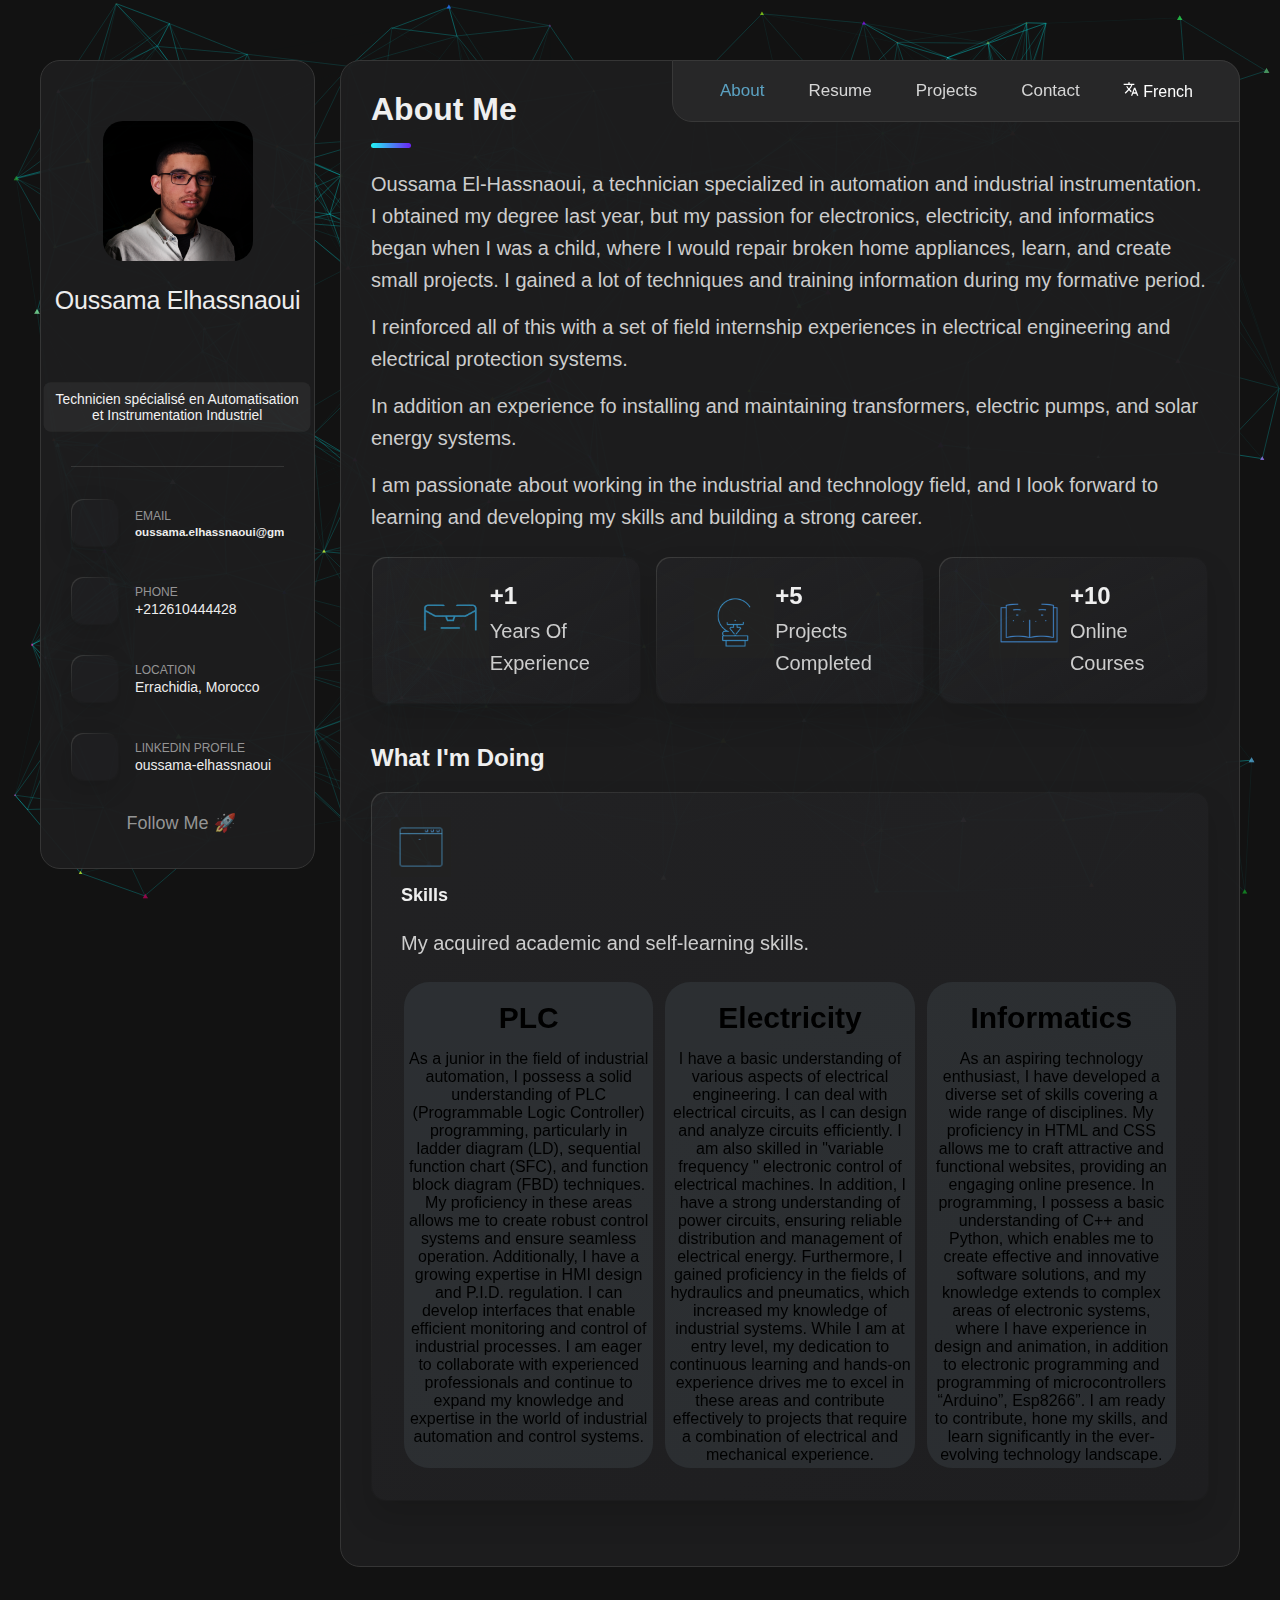
==== index.html @ dbeec3db "Update index.html" ====
<!DOCTYPE html>
<html lang="en">
  

<meta http-equiv="content-type" content="text/html;charset=utf-8" />
<head>
    <meta charset="UTF-8" />
    <meta http-equiv="X-UA-Compatible" content="IE=edge" />
    <meta name="viewport" content="width=device-width, initial-scale=1.0" />
    <meta name="author" content="Oussama Elhassnaoui" />
    <meta
      name="description"
      content="Discover our Electrical Engineering & PLC Portfolio—an epitome of
       innovation and excellence. Explore industrial automation, power distribution,
        HMI & SCADA solutions, electrical design, and expert PLC programming. 
        Elevate your projects with our seasoned expertise. Contact us today."
    />
    <meta
      name="keywords"
      content="Electrical Engineering, PLC Programming, Automation, Control Systems, Industrial Automation,
      Electrical Circuits, Motor Control, Power Distribution, Electrical Design, PLC Logic, HMI (Human-Machine Interface),
      SCADA (Supervisory Control and Data Acquisition), Electrical Panels, Sensors and Actuators, PLC Troubleshooting,
      Variable Frequency Drives (VFDs), Circuit Diagrams, Electrical Safety, Electrical Codes and Standards,
      Electrical Maintenance, Relay Logic, PLC Communication Protocols (e.g., Modbus, Profibus),
      PID Control (Proportional-Integral-Derivative), Motor Starters, Electrical Testing and Measurement,
      PLC Hardware, Motor Control Centers (MCCs), Electrical Transformers, Control Panel Design,
      Electrical Load Analysis, PLC Software Development, Electrical Schematics, PLC Applications,
      SCADA System Integration, Electrical Troubleshooting, PLC Inputs and Outputs, Electrical Protection Devices,
      PLC Ladder Logic, Instrumentation, Electrical Wiring, Process Control, Electrical Energy Management,
      Motor Protection, Electrical Instrumentation, PLC Simulation, Electrical Automation,
      Electrical Maintenance Practices, Electrical Safety Standards (e.g., NFPA 70), PLC Control Systems Integration,
      PLC Hardware Configuration."
    />
    <meta property="og:image" content="assets/images/logo.webp" />
    <meta itemprop="image" content="assets/images/logo.webp" />
    <meta name="twitter:image" content="assets/images/logo.webp" />

    <meta itemprop="name" content="Oussama Elhassnaoui’s Portfolio" />
    <meta
      itemprop="description"
      content="Discover our Electrical Engineering & PLC Portfolio—an epitome of
      innovation and excellence. Explore industrial automation, power distribution,
       HMI & SCADA solutions, electrical design, and expert PLC programming. 
       Elevate your projects with our seasoned expertise. Contact us today."
    />

    <!-- Facebook Meta Tags -->
    <meta property="og:url" content="https://oussamaelhassnaoui.com/" />
    <meta property="og:type" content="website" />
    <meta property="og:title" content="Oussama Elhassnaoui’s Portfolio" />
    <meta
      property="og:description"
      content="Discover our Electrical Engineering & PLC Portfolio—an epitome of
      innovation and excellence. Explore industrial automation, power distribution,
       HMI & SCADA solutions, electrical design, and expert PLC programming. 
       Elevate your projects with our seasoned expertise. Contact us today"
    />

    <!-- Twitter Meta Tags -->
    <meta name="twitter:card" content="summary_large_image" />
    <meta name="twitter:title" content="Oussama Elhassnaoui’s Portfolio" />
    <meta
      name="twitter:description"
      content="Discover our Electrical Engineering & PLC Portfolio—an epitome of
      innovation and excellence. Explore industrial automation, power distribution,
       HMI & SCADA solutions, electrical design, and expert PLC programming. 
       Elevate your projects with our seasoned expertise. Contact us today"
    />

    <!-- To run the web application in full-screen -->
    <meta name="apple-mobile-web-app-capable" content="yes" />

    <!-- Favicon -->
    <link rel="shortcut icon" href="assets/images/oussama_elhassnaoui_logo.png" type="image/png" />
    <link rel="apple-touch-icon" href="assets/images/oussama_elhassnaoui_logo.png" />

    <title>Oussama_ Elhassnaoui - PLC programmer and Electrical Technician</title>

    <!-- Google Fonts -->
    <link rel="preload" as="font" href="https://fonts.googleapis.com/" />

    <link
      rel="preload"
      as="font"
      href="https://fonts.gstatic.com/"
      crossorigin
    />
    <link
      href="https://fonts.googleapis.com/css2?family=Poppins:wght@300;400;500;600&amp;display=swap"
      rel="preload"
      as="font"
      preload
    />

    <!-- Box Icons -->
    <link
      rel="stylesheet"
      href="../unpkg.com/boxicons%402.1.4/css/boxicons.min.css"
      preload
    />

    <!-- Font Awesome -->
    <link
      rel="stylesheet"
      href="../cdnjs.cloudflare.com/ajax/libs/font-awesome/6.4.0/css/all.min.css"
      integrity="sha512-iecdLmaskl7CVkqkXNQ/ZH/XLlvWZOJyj7Yy7tcenmpD1ypASozpmT/E0iPtmFIB46ZmdtAc9eNBvH0H/ZpiBw=="
      crossorigin="anonymous"
      referrerpolicy="no-referrer"
      preload
    />

    <!-- Custom CSS File Link -->
    <link rel="stylesheet" href="assets/css/style.css" preload />
  <!-- Begin Inspectlet Asynchronous Code -->
        <script type="text/javascript">
        (function() {
        window.__insp = window.__insp || [];
        __insp.push(['wid', 1327617955]);
        var ldinsp = function(){
        if(typeof window.__inspld != "undefined") return; window.__inspld = 1; var insp = document.createElement('script'); insp.type = 'text/javascript'; insp.async = true; insp.id = "inspsync"; insp.src = ('https:' == document.location.protocol ? 'https' : 'http') + '://cdn.inspectlet.com/inspectlet.js?wid=1327617955&r=' + Math.floor(new Date().getTime()/3600000); var x = document.getElementsByTagName('script')[0]; x.parentNode.insertBefore(insp, x); };
        setTimeout(ldinsp, 0);
        })();
        </script>
   <!-- End Inspectlet Asynchronous Code -->
  </head>

  <body>
    <div class="cs-loader">
      <div class="cs-loader-inner">
        <label>●</label>
        <label>●</label>
        <label>●</label>
        <label>●</label>
        <label>●</label>
        <label>●</label>
      </div>
    </div>

    <div id="particles-js"></div>

    <!-- Main Body -->
    <main>
      <!-- Sidebar Section -->
      <aside class="sidebar" data-sidebar>
        <div class="sidebar-info">
          <figure class="avatar-box">
            <img
              src="assets/images/oussamaelhassnaoui.png"
              alt="Oussama Elhassnaoui"
              width="80"
              height="100%"
            />
          </figure>

          <div class="info-content">
            <h1 class="name" title="Oussama Elhassnaoui">Oussama Elhassnaoui</h1>

            <p class="title">Technicien spécialisé en
                Automatisation<br> et 
                Instrumentation Industriel </p>
          </div>

          <button
            class="info_more-btn"
            data-sidebar-btn
            aria-label="Show Contacts"
          >
            <span>Show Contacts</span>

            <i class="bx bx-chevron-down info-icon"></i>
          </button>
        </div>

        <div class="sidebar-info_more">
          <div class="separator"></div>

          <ul class="contacts-list">
            <li class="contact-item">
              <div class="icon-box">
                <ion-icon name="mail-outline"></ion-icon>
              </div>

              <div class="contact-info">
                <p class="contact-title">Email</p>

                <a href="mailto:oussama.elhassnaoui@gmail.com" class="contact-link">
                  <h5>oussama.elhassnaoui@gmail.com</h5>
                </a>
              </div>
            </li>

            <li class="contact-item">
              <div class="icon-box">
                <ion-icon name="phone-portrait-outline"></ion-icon>
              </div>

              <div class="contact-info">
                <p class="contact-title">Phone</p>

                <a href="tel:+212610444428" class="contact-link">
                  +212610444428
                </a>
              </div>
            </li>

            <li class="contact-item">
              <div class="icon-box">
                <ion-icon name="location-outline"></ion-icon>
              </div>

              <div class="contact-info">
                <p class="contact-title">Location</p>

                <a href="https://www.google.com/maps/place/Errachidia/@31.935034,
                -4.5084968,12z/data=!3m1!4b1!4m6!3m5!1s0xd984a900c95d9db:0xe364e4f136ae
                f8b3!8m2!3d31.927236!4d-4.4284985!16zL20vMGI0czQ2?entry=t
                tu" class="contact-link" target="_blank">Errachidia, Morocco</a>
              </div>
            </li>

            <li class="contact-item">
              <div class="icon-box">
                <ion-icon name="linkedin-outline"></ion-icon>
              </div>

              <div class="contact-info">
                <p class="contact-title">linkedin Profile</p>

                <a href="https://www.linkedin.com/in/oussama-elhassnaoui-b6a0a8259/" 
                class="contact-link" target="_blank">oussama-elhassnaoui</a>
              </div>
            </li>

            <!-- <li class="contact-item">
              <div class="icon-box">
                <ion-icon name="person-circle-outline"></ion-icon>
              </div>

              <div class="contact-info">
                <p class="contact-title">Social Accounts</p>

                <a href="https://linktr.ee/alisamir" class="contact-link">
                  Follow Me
                </a>
              </div>
            </li> -->
          </ul>

          <div class="separator"></div>

          <ul class="social-list">
            <li class="social-item">
              <a
                href="https://www.linktr.ee/oussama.el"
                target="_blank"
                class="social-link"
              >
                <!-- <ion-icon name="person-circle-outline"></ion-icon>  -->
                Follow Me 🚀
              </a>
            </li>

            <!-- <li class="social-item">
              <a
                href="https://www.facebook.com/alisamir.dev"
                target="_blank"
                class="social-link"
              >
                <ion-icon name="logo-facebook"></ion-icon>
              </a>
            </li>

            <li class="social-item">
              <a
                href="https://www.instagram.com/alisamir.dev"
                class="social-link"
                target="_blank"
              >
                <ion-icon name="logo-instagram"></ion-icon>
              </a>
            </li>

            <li class="social-item">
              <a
                href="https://twitter.com/dev_alisamir"
                target="_blank"
                class="social-link"
              >
                <ion-icon name="logo-twitter"></ion-icon>
              </a>
            </li>

            <li class="social-item">
              <a
                href="https://github.com/alisamirali"
                target="_blank"
                class="social-link"
              >
                <ion-icon name="logo-github"></ion-icon>
              </a>
            </li>

            <li class="social-item">
              <a
                href="https://www.behance.net/alisamirali"
                class="social-link"
                target="_blank"
              >
                <ion-icon name="logo-behance"></ion-icon>
              </a>
            </li> -->
          </ul>
        </div>
      </aside>

      <!-- Main Content -->
      <div class="main-content">
        <!-- Navbar Section -->
        <nav class="navbar">
          <ul class="navbar-list">
              <li class="navbar-item">
                  <button class="navbar-link active" data-nav-link>About</button>
              </li>
      
              <li class="navbar-item">
                  <button class="navbar-link" data-nav-link>Resume</button>
              </li>
      
              <li class="navbar-item">
                  <button class="navbar-link" data-nav-link>Projects</button>
              </li>
      
              <!-- <li class="navbar-item">
                  <button class="navbar-link" data-nav-link>Blog</button>
              </li> -->
      
              <li class="navbar-item">
                  <button class="navbar-link" data-nav-link>Contact</button>
              </li>
      
              <!-- Language Switch Button -->
              <li class="navbar-item">
                  <a href="index.html" class="language-switch">
                    <svg stroke="currentColor" fill="currentColor" stroke-width="0" 
                        viewBox="0 0 24 24" class="Navbar__StyledMdTranslate-sc-81u832-12 kLcDNU" 
                        height="1em" width="1em" xmlns="http://www.w3.org/2000/svg">
                        <path d="M12.87 15.07l-2.54-2.51.03-.03c1.74-1.94 2.98-4.17 3.71-6.53H17V4h
                        -7V2H8v2H1v1.99h11.17C11.5 7.92 10.44 9.75 9 11.35 8.07 10.32 7.3 9.19 6.69
                         8h-2c.73 1.63 1.73 3.17 2.98 4.56l-5.09 5.02L4 19l5-5 3.11 3.11.76-2.04zM18.5
                          10h-2L12 22h2l1.12-3h4.75L21 22h2l-4.5-12zm-2.62 7l1.62-4.33L19.12 17h-3.24z"></path>
                        </svg>
                    French</a>
              </li>
          </ul>
      </nav>

        <!-- About Section -->
        <article class="about active" data-page="about">
          <header>
            <h2 class="h2 article-title">About me</h2>
          </header>

          <section class="about-text">
            <p>
              Oussama El-Hassnaoui, a technician specialized in automation and industrial instrumentation. 
              I obtained my degree last year, but my passion for electronics, electricity, and informatics 
              began when I was a child, where I would repair broken home appliances, learn, and create small 
              projects. I gained a lot of techniques and training information during my formative period. </p>
              <p>
              I reinforced all of this with a set of field internship experiences in electrical engineering 
              and electrical protection systems.

            
            </p>

            <p>
              In addition an experience fo installing and maintaining transformers, electric pumps, and solar energy systems.
            </p>

            <p>
              I am passionate about working in the industrial and technology field, and I look forward to learning
            and developing my skills and building a strong career.
            </p>

            

            <ul class="facts-list">
              <li class="facts-item">
                <div class="facts-icon-box">
                  <img
                    src="assets/images/experience.gif"
                    alt="Experience Icon"
                    width="40"
                    height="100%"
                    loading="lazy"
                  />
                </div>

                <div class="facts-content-box">
                  <h2 class="h2 facts-item-title">+1</h2>

                  <p class="facts-item-text">
                    Years Of <br />
                    Experience
                  </p>
                </div>
              </li>

              <li class="facts-item">
                <div class="facts-icon-box">
                  <img
                    src="assets/images/projects.gif"
                    alt="Projects Icon"
                    width="40"
                    height="100%"
                    loading="lazy"
                  />
                </div>

                <div class="facts-content-box">
                  <h2 class="h2 facts-item-title">+5</h2>

                  <p class="facts-item-text">
                    Projects <br />
                    Completed
                  </p>
                </div>
              </li>

              <li class="facts-item">
                <div class="facts-icon-box">
                  <img
                    src="assets/images/courses.gif"
                    alt="Courses Icon"
                    width="40"
                    height="100%"
                    loading="lazy"
                  />
                </div>

                <div class="facts-content-box">
                  <h2 class="h2 facts-item-title">+10</h2>

                  <p class="facts-item-text">
                    Online  <br>
                    Courses
                  </p>
                </div>
              </li>

              
            </ul>
          </section>

          <!-- Services Section -->
          <section class="service">
            <h3 class="h3 service-title">What i'm doing</h3>

            <ul class="service-list">
              <li class="service-item">
                <div class="service-icon-box">
                  <img
                    src="assets/images/Algorithm.gif"
                    alt="Web development icon"
                    width="40"
                    height="100%"
                    loading="lazy"
                  />
                </div>

                <div class="service-content-box">
                  <h4 class="h4 service-item-title">Skills</h4>

                  <p class="service-item-text">
                    My acquired academic and self-learning skills.
                  </p>
                  
                </div>
                <div class="services-list">
                  <div>
                      <i class="fa-solid fa-code"></i>
                      <h2>PLC </h2>
                      <p class="services-paragraph">As a junior in the field of industrial automation, I possess a solid understanding of PLC
                         (Programmable Logic Controller) programming, particularly in ladder diagram (LD), sequential function chart (SFC),
                          and function block diagram (FBD) techniques. My proficiency in these areas allows me to create robust control systems 
                          and ensure seamless operation. Additionally, I have a growing expertise in HMI design and P.I.D. regulation.
                           I can develop interfaces that enable efficient monitoring and control of industrial processes. I am eager to 
                           collaborate with experienced professionals and continue to expand my knowledge and expertise in the world of 
                           industrial automation and control systems. </p>
                         <!--<a href="#">Learn more</a>--> 
                         
                  </div>
                  <div>
                      <i class="fa-solid fa-pen-nib"></i>
                      <h2>Electricity</h2>
                      <p class="services-paragraph">I have a basic understanding of various aspects of electrical engineering. I can deal
                         with electrical circuits, as I can design and analyze circuits efficiently. I am also skilled in "variable frequency
                         " electronic control of electrical machines.  In addition, I have a strong understanding of power circuits, ensuring
                          reliable distribution and management of electrical energy. Furthermore, I gained proficiency in the fields of hydraulics
                           and pneumatics, which increased my knowledge of industrial systems. While I am at entry level, my dedication to continuous 
                           learning and hands-on experience drives me to excel in these areas and contribute effectively to projects that require
                            a combination of electrical and mechanical experience.</p>
                         <!--<a href="#">Learn more</a>--> 
                  </div>
                  <div>
                      <i class="fa-solid fa-bezier-curve"></i>
                      <h2>Informatics</h2>
                      <p class="services-paragraph">As an aspiring technology enthusiast, I have developed a diverse set of skills covering
                         a wide range of disciplines. My proficiency in HTML and CSS allows me to craft attractive and functional websites,
                          providing an engaging online presence. In programming, I possess a basic understanding of C++ and Python, which 
                          enables me to create effective and innovative software solutions, and my knowledge extends to complex areas of 
                          electronic systems, where I have experience in design and animation, in addition to electronic programming and 
                          programming of microcontrollers “Arduino”, Esp8266”. I am ready to contribute, hone my skills, and learn significantly
                           in the ever-evolving technology landscape.</p>
                         <!--<a href="#">Learn more</a>--> 
                  </div>
              </div>
              </li>

             <!-- <li class="service-item">
                <div class="service-icon-box">
                  <img
                    src="assets/images/icon-design.svg"
                    alt="design icon"
                    width="40"
                    height="100%"
                    loading="lazy"
                  />
                </div>

                <div class="service-content-box">
                  <h4 class="h4 service-item-title">Web design</h4>

                  <p class="service-item-text">
                    The most modern and high-quality design made at a
                    professional level.
                  </p>
                </div>
              </li>-->

              <!--<li class="service-item">
                <div class="service-icon-box">
                  <img
                    src="assets/images/mentor.webp"
                    alt="Mentor Icon"
                    width="40"
                    height="100%"
                    loading="lazy"
                  />
                </div>

                <div class="service-content-box">
                  <h4 class="h4 service-item-title">Mentorship</h4>

                  <p class="service-item-text">
                    I genuinely love helping fellow developers and learners work
                    on their craft.
                  </p>
                </div>
              </li>-->

              <!--<li class="service-item">   "by me"
                <div class="service-icon-box">
                  <img
                    src="assets/images/icon-app.svg"
                    alt="mobile app icon"
                    width="40"
                    height="100%"
                    loading="lazy"
                  />
                </div>

                <div class="service-content-box">
                  <h4 class="h4 service-item-title">Mobile apps</h4>

                  <p class="service-item-text">
                    Professional development of applications for iOS and
                    Android.
                  </p>
                </div>
              </li>-->

              <!-- <li class="service-item">
                <div class="service-icon-box">
                  <img
                    src="./assets/images/icon-ui.png"
                    alt="camera icon"
                    width="40"
                  />
                </div>

                <div class="service-content-box">
                  <h4 class="h4 service-item-title">UI / UX Design</h4>

                  <p class="service-item-text">
                    I make high-quality designs of any category at a
                    professional level.
                  </p>
                </div>
              </li> -->
            </ul>
          </section>

          
          <!-- Testimonials Modal -->
          <div class="modal-container" data-modal-container>
            <div class="overlay" data-overlay></div>

            <section class="testimonials-modal">
              <button
                class="modal-close-btn"
                data-modal-close-btn
                aria-label="Close Button"
              >
                <ion-icon name="close-outline"></ion-icon>
              </button>

              <div class="modal-img-wrapper">
                <figure class="modal-avatar-box">
                  <img
                    src=""
                    alt=""
                    width="80"
                    height="100%"
                    data-modal-img
                  />
                </figure>

                <img
                  loading="lazy"
                  src=""
                  alt=""
                />
              </div>

              <div class="modal-content">
                <h4 class="h3 modal-title" data-modal-title></h4>

                <time datetime=""></time>

                <div data-modal-text>
                  <p>
                    
                  </p>
                </div>
              </div>
            </section>
          </div>

          <!-- Clients Section -->
          <!-- <section class="clients">
            <h3 class="h3 clients-title">Clients</h3>

            <ul class="clients-list has-scrollbar">
              <li class="clients-item">
                <a href="#">
                  <img
                    src="./assets/images/logo-1-color.png"
                    alt="client logo"
                  />
                </a>
              </li>

              <li class="clients-item">
                <a href="#">
                  <img
                    src="./assets/images/logo-2-color.png"
                    alt="client logo"
                  />
                </a>
              </li>

              <li class="clients-item">
                <a href="#">
                  <img
                    src="./assets/images/logo-3-color.png"
                    alt="client logo"
                  />
                </a>
              </li>

              <li class="clients-item">
                <a href="#">
                  <img
                    src="./assets/images/logo-4-color.png"
                    alt="client logo"
                  />
                </a>
              </li>

              <li class="clients-item">
                <a href="#">
                  <img
                    src="./assets/images/logo-5-color.png"
                    alt="client logo"
                  />
                </a>
              </li>

              <li class="clients-item">
                <a href="#">
                  <img
                    src="./assets/images/logo-6-color.png"
                    alt="client logo"
                  />
                </a>
              </li>
            </ul>
          </section> -->
        </article>

        <!-- Resume Section -->
        <article class="resume" data-page="resume">
          <header>
            <h2 class="h2 article-title">Resume</h2>
          </header>

          <!-- Education -->
          <section class="timeline">
            <div class="title-wrapper">
              <div class="icon-box">
                <ion-icon name="book-outline"></ion-icon>
              </div>

              <h3 class="h3">Education</h3>
            </div>

            <ol class="timeline-list">
              <li class="timeline-item">
                <h4 class="h4 timeline-item-title">Sijilmasa high School</h4>

                <span>2018</span>

                <p class="timeline-text">
                  high school diploma in physiques science,
                  <br />
                  Sijilmasa high School Errachidia.
                </p>
              </li>
              <li class="timeline-item">
                <h4 class="h4 timeline-item-title">Institute Specialized Technology Applied</h4>

                <span>2020 — 2022</span>

                <p class="timeline-text">
                  Specialist Technician Diploma in Automation
                  and industrial instrumentation,
                  <br />
                  Institute Specialized Technology Applied Mohamed ElFassi Errachidia.
                </p>
              </li>
            </ol>
          </section>

          <!-- courses and  Certificates -->
          <section class="timeline">
            <div class="title-wrapper">
              <div class="icon-box">
                <ion-icon name="briefcase-outline"></ion-icon>
              </div>

              <h3 class="h3">courses</h3>
            </div>

            <ol class="timeline-list">
              <li class="timeline-item">
                <h4 class="h4 timeline-item-title">Harvard Computer Science Online Course</h4>

                <span>2019</span>

                <p class="timeline-text">
                <a href="https://pll.harvard.edu/course/cs50-introduction-computer-science?delta=0" class="harverd"
                target="_blank">Harvard Online</a></p>
              </li>

              <li class="timeline-item">
                <h4 class="h4 timeline-item-title">
                  Harvard Online Course Introduction to Programming With Python
                </h4>

                <span>2022</span>

                <p class="timeline-text"><a href="https://pll.harvard.edu/subject/python" class="harverd"
                  target="_blank">Harvard Online</a></p>
              </li>

              <li class="timeline-item">
                <h4 class="h4 timeline-item-title">HTML courses </h4>

                <span>February, 2023 — march 2023</span>

                <p class="timeline-text">
                   youtube course - 2 Months
                </p>
              </l>

              <li class="timeline-item">
                <h4 class="h4 timeline-item-title">"managment and safety"</h4>

                <span>April, 2023 — May 2023</span>

                <p class="timeline-text">
                   Pluralsigh 
                </p>
              </li>
              <li class="timeline-item">
                <h4 class="h4 timeline-item-title">Siemens S7-1200 PLC & HMI from Scratch using TIA course </h4>

                <span>Jun, 2023 — September 2023</span>

                <p class="timeline-text">
                   Udemy 
                </p>
              </li>
              <li class="timeline-item">
                <h4 class="h4 timeline-item-title">Motion & Robotic Systems course "KUKA, FANUC, ABB"</h4>

                <span> September 2023</span>

                <p class="timeline-text">
                   Udemy 
                </p>
              </li>
            </ol>
          </section>

          <!-- Experience -->
          <section class="timeline">
            <div class="title-wrapper">
              <div class="icon-box">
                <ion-icon name="briefcase-outline"></ion-icon>
              </div>

              <h3 class="h3">Experience</h3>
            </div>

            <ol class="timeline-list">
              <li class="timeline-item">
                <h4 class="h4 timeline-item-title">End-of-Training Internship at ONEE </h4>

                <span>April, 2022 - May, 2022 — Present</span>

                <p class="timeline-text"><a href="http://www.one.org.ma/" class="harverd"
                  target="_blank">Moroccan National Electricity Office</a></p>
              </li>

              <li class="timeline-item">
                <h4 class="h4 timeline-item-title">
                  Technician trained as Head of Train Safety and Traffic

                </h4>

                <span>October 2022 - January 2023</span>

                <p class="timeline-text"><p class="timeline-text"><a href="https://www.oncf.ma/en/Company" class="harverd"
                  target="_blank">Morocco's national railway </a></p>
              </li>

              <li class="timeline-item">
                <h4 class="h4 timeline-item-title">Training in installation and maintenance of transformers, electric pumps, and solar energy systems.</h4>

                <span>May, 2023 — .........</span>

                <p class="timeline-text">
                   Errachidia
                </p>
              </li><br>
              
            </ol>
            <a class="downloadcv" href="assets\images\oussama_elhassnaoui-En-cv.pdf" download=""><button  class="btn btn2">Download CV</button></a>
          </section>

          <!-- Skills Section -->
          
        </article>

        <!-- Portfolio Section -->
        <article class="portfolio" data-page="projects">
          <header>
            <h2 class="h2 article-title">Projects</h2>
          </header>

          <section class="projects">
            <ul class="filter-list">
              <li class="filter-item">
                
              </li>

              
            </ul>

            <div class="filter-select-box">
              <button
                class="filqter-select"
                data-select
                aria-label="Select Category"
              >
                <div class="select-value" data-select-value>
                  
                </div>

                <div class="select-icon">
                  <ion-icon name="chevron-down"></ion-icon>
                </div>
              </button>

              <ul class="select-list">
                <li class="select-item">
                  
                </li>

                
              </ul>
            </div>

            <ul class="project-list">
              <li
                class="project-item active"
                data-filter-item
                data-category="react js"
              >
                <a href="https://github.com/oussel25/Presentation.git" target="_blank">

                  <h3 class="project-title">Control Devices Remotely</h3>

                  <p class="project-category">Home automation project that seamlessly combines the power of ESP8266,
                     Sinric Pro, and Alexa Home Assistant to bring intelligent control to your fingertips. Transform
                      your home into a smart, connected haven where you can effortlessly manage your devices with voice
                       commands and remote control.
                  </p>
                  
                  
                  <figure class="project-img">
                    <div class="project-item-icon-box">
                      <ion-icon name="eye-outline"></ion-icon>
                    </div>

                    <img
                      loading="lazy"
                      src="assets/images/projects-images/103.png"
                      alt="Movix App"
                    />
                  </figure>

                  
                </a>
              </li>

              <li
                class="project-item active"
                data-filter-item
                data-category="next js"
              >
                <a href="https://github.com/oussel25/PLC-TP" target="_blank">

                  <h3 class="project-title">PLC projects</h3>

                  <p class="project-category">Unity pro and TIA Portal projects</p>

                  <figure class="project-img">
                    <div class="project-item-icon-box">
                      <ion-icon name="eye-outline"></ion-icon>
                    </div>

                    <img
                      loading="lazy"
                      src="assets/images/projects-images/104.png"
                      alt="Spotifx App"
                    />
                  </figure>

                  
                </a>
              </li>

              <li
                class="project-item active"
                data-filter-item
                data-category="react js"
              >
                <a href="https://udemy-clone-ali.vercel.app/" target="_blank">

                  <h3 class="project-title">Coding</h3>

                  <p class="project-category">Web Development</p>

                  <figure class="project-img">
                    <div class="project-item-icon-box">
                      <ion-icon name="eye-outline"></ion-icon>
                    </div>

                    <img
                      loading="lazy"
                      src="assets/images/projects-images/102.png"
                      alt="Udemy Clone"
                    />
                  </figure>

                  
                </a>
              </li>

              <!--<li
                class="project-item active"
                data-filter-item
                data-category="react js"
              >
                <a href="https://summarly-ai.vercel.app/" target="_blank">

                  <h3 class="project-title">Summarly</h3>

                  <p class="project-category">Web Development</p>

                  <figure class="project-img">
                    <div class="project-item-icon-box">
                      <ion-icon name="eye-outline"></ion-icon>
                    </div>

                    <img
                      loading="lazy"
                      src="assets/images/projects-images/96.webp"
                      alt="Summarly"
                    />
                  </figure>

                  
                </a>
              </li>-->

             <!-- <li
                class="project-item active"                 For new projects
                data-filter-item
                data-category="react js"
              >
                <a href="https://tube-clone.vercel.app/" target="_blank">
                  <figure class="project-img">
                    <div class="project-item-icon-box">
                      <ion-icon name="eye-outline"></ion-icon>
                    </div>

                    <img
                      loading="lazy"
                      src="assets/images/projects-images/75.webp"
                      alt="TubeClone"
                    />
                  </figure>

                  <h3 class="project-title">YouTube Clone</h3>

                  <p class="project-category">Web Development</p>
                </a>
              </li>

              <li
                class="project-item active"
                data-filter-item
                data-category="react js"
              >
                <a
                  href="https://disneyplus-clone-185f6.web.app/"
                  target="_blank"
                >
                  <figure class="project-img">
                    <div class="project-item-icon-box">
                      <ion-icon name="eye-outline"></ion-icon>
                    </div>

                    <img
                      loading="lazy"
                      src="assets/images/projects-images/87.webp"
                      alt="Disney+ Clone"
                    />
                  </figure>

                  <h3 class="project-title">Disney+ Clone</h3>

                  <p class="project-category">Web Development</p>
                </a>
              </li>-->

        
            </ul>

            <p class="portfolio-signature">
              I truly appreciate your interest in my Portfolio. <br />
              If you have any feedback or questions, please don't hesitate to
              reach out.
            </p>
          </section>
        </article>

        <!-- Blog Section -->

        <!-- Contact Section -->
        <article class="contact" data-page="contact">
          <header>
            <h2 class="h2 article-title">Contact Form</h2>
          </header>

          <section class="contact-form">
            <h3 class="h3 form-title">Contact Me</h3>

            <div class="contact-right">
              <form name="submit-to-google-sheet" >
                 <input type="text" name="Name" placeholder="Name" required>
                 <input type="email" name="Email" placeholder="Email" required>
                 <textarea name="Message" placeholder="Message"></textarea>
                 <button type="submit"class="btn btn2">Send</button>
               </form>
               <span id="msg"></span>
          
             </div>
             <div class="servericon">
              <img src="assets/images/Server.gif" alt="server Icon" width="500" height="100%" loading="lazy"  border-radius="10px">
            </div>
          </section>
        </article>
      </div>
    </main>

    <!-- <script
      src="//code.tidio.co/1a0y9zb1gkgoh1rs1wbp3yots9ufle1h.js"
      async
    ></script> -->
    <script
      src="../cdnjs.cloudflare.com/ajax/libs/font-awesome/6.4.0/js/all.min.js"
      integrity="sha512-fD9DI5bZwQxOi7MhYWnnNPlvXdp/2Pj3XSTRrFs5FQa4mizyGLnJcN6tuvUS6LbmgN1ut+XGSABKvjN0H6Aoow=="
      crossorigin="anonymous"
      referrerpolicy="no-referrer"
      defer
    ></script>

    <!-- particles.js -->
    <script src="assets/js/particles.js" defer></script>

    <!-- Ion Icons Link -->
    <script
      type="module"
      src="../unpkg.com/ionicons%405.5.2/dist/ionicons/ionicons.esm.js"
      defer
    ></script>

    <script
      nomodule
      src="../unpkg.com/ionicons%405.5.2/dist/ionicons/ionicons.js"
      defer
    ></script>

    <!-- Custom JS File Link -->
    <script src="assets/js/script.js" defer></script>

    <script defer>
      window.onbeforeunload = function () {
        window.scrollTo(0, 0);
      };
    </script>
  </body>
</html>
---- assets/css/style.css ----
:root {
  --bg-gradient-onyx: linear-gradient(to bottom right,
      hsl(240, 1%, 25%) 3%,
      hsl(0, 0%, 19%) 97%);
  --bg-gradient-jet: linear-gradient(to bottom right,
      hsla(240, 1%, 18%, 0.251) 0%,
      hsla(240, 2%, 11%, 0) 100%),
    hsl(240, 2%, 13%);
  --bg-gradient-yellow-1: linear-gradient(to bottom right,
      #24f7fe,
      hsla(36, 100%, 69%, 0) 50%);
  --bg-gradient-yellow-2: linear-gradient(135deg,
      hsla(192, 100%, 71%, 0.251) 0%,
      hsla(35, 100%, 68%, 0) 59.86%),
    hsl(240, 2%, 13%);
  --border-gradient-onyx: linear-gradient(to bottom right,
      hsl(0, 0%, 25%) 0%,
      hsla(0, 0%, 25%, 0) 50%);
  --text-gradient-yellow: linear-gradient(to right, #24fefe, #7024fe);
  --jet: hsl(0, 0%, 22%);
  --onyx: hsl(240, 1%, 17%);
  --eerie-black-1: hsl(240, 2%, 13%);
  --eerie-black-2: hsl(240, 2%, 12%);
  --smoky-black: hsl(0, 0%, 7%);
  --white-1: hsl(0, 0%, 100%);
  --white-2: hsl(0, 0%, 98%);
  --orange-yellow-crayola: hsla(199, 100%, 72%, 0.712);
  --vegas-gold: #58a9fe9e;
  --light-gray: hsl(0, 0%, 84%);
  --light-gray-70: hsla(0, 0%, 84%, 0.7);
  --bittersweet-shimmer: hsl(216.46deg 43% 51% / 59%);
  --ff-poppins: "Poppins", sans-serif;
  --fs-1: 24px;
  --fs-2: 18px;
  --fs-3: 17px;
  --fs-4: 16px;
  --fs-5: 25px;
  --fs-6: 17px;
  --fs-7: 13px;
  --fs-8: 11px;
  --fw-300: 300;
  --fw-400: 400;
  --fw-500: 500;
  --fw-600: 600;
  --shadow-1: -4px 8px 24px hsla(0, 0%, 0%, 0.25);
  --shadow-2: 0 16px 30px hsla(0, 0%, 0%, 0.25);
  --shadow-3: 0 16px 40px hsla(0, 0%, 0%, 0.25);
  --shadow-4: 0 25px 50px hsla(0, 0%, 0%, 0.15);
  --shadow-5: 0 24px 80px hsla(0, 0%, 0%, 0.25);
  --transition-1: 0.25s ease;
  --transition-2: 0.5s ease-in-out;
}

/* Rest */

*,
*::before,
*::after {
  margin: 0;
  padding: 0;
  box-sizing: border-box;
}

a {
  text-decoration: none;
}

li {
  list-style: none;
}

img,
ion-icon,
a,
button,
time,
span {
  display: block;
}

button {
  font: inherit;
  background: none;
  border: none;
  text-align: left;
  cursor: pointer;
}

input,
textarea {
  display: block;
  width: 100%;
  background: none;
  font: inherit;
}

::selection {
  background: var(--orange-yellow-crayola);
  color: var(--smoky-black);
}

:focus {
  outline-color: var(--orange-yellow-crayola);
}

html {
  font-family: var(--ff-poppins);
  font-display: swap;
  -webkit-tap-highlight-color: transparent !important;
}

body {
  background: var(--smoky-black);
  font-display: swap;
}

/* ----- */
.cs-loader {
  position: fixed;
  top: 0;
  left: 0;
  right: 0;
  bottom: 0;
  height: 100vh;
  width: 100%;
  z-index: 100000;
  background-color: black;
  display: flex;
  align-items: center;
  justify-content: center;
  flex-wrap: wrap;
}

.cs-loader-inner {
  transform: translate(-50%);
  top: 50%;
  left: 50%;
  position: absolute;
  width: calc(100% - 200px);
  color: #6330ec;
  text-align: center;
}

.cs-loader-inner label {
  font-size: 20px;
  opacity: 0;
  display: inline-block;
}

@keyframes lol {
  0% {
    opacity: 0;
    transform: translateX(-300px);
  }

  33% {
    opacity: 1;
    transform: translateX(0px);
  }

  66% {
    opacity: 1;
    transform: translateX(0px);
  }

  100% {
    opacity: 0;
    transform: translateX(300px);
  }
}

@-webkit-keyframes lol {
  0% {
    opacity: 0;
    -webkit-transform: translateX(-300px);
  }

  33% {
    opacity: 1;
    -webkit-transform: translateX(0px);
  }

  66% {
    opacity: 1;
    -webkit-transform: translateX(0px);
  }

  100% {
    opacity: 0;
    -webkit-transform: translateX(300px);
  }
}

.cs-loader-inner label:nth-child(6) {
  -webkit-animation: lol 3s infinite ease-in-out;
  animation: lol 3s infinite ease-in-out;
}

.cs-loader-inner label:nth-child(5) {
  -webkit-animation: lol 3s 100ms infinite ease-in-out;
  animation: lol 3s 100ms infinite ease-in-out;
}

.cs-loader-inner label:nth-child(4) {
  -webkit-animation: lol 3s 200ms infinite ease-in-out;
  animation: lol 3s 200ms infinite ease-in-out;
}

.cs-loader-inner label:nth-child(3) {
  -webkit-animation: lol 3s 300ms infinite ease-in-out;
  animation: lol 3s 300ms infinite ease-in-out;
}

.cs-loader-inner label:nth-child(2) {
  -webkit-animation: lol 3s 400ms infinite ease-in-out;
  animation: lol 3s 400ms infinite ease-in-out;
}

.cs-loader-inner label:nth-child(1) {
  -webkit-animation: lol 3s 500ms infinite ease-in-out;
  animation: lol 3s 500ms infinite ease-in-out;
}

/* ----- */

#particles-js {
  position: fixed;
  top: 0;
  left: 0;
  width: 100%;
  height: 100vh;
  z-index: -1;
}

/* Reused Styles */

.sidebar,
article {
  background: var(--eerie-black-2);
  border: 1px solid var(--jet);
  border-radius: 20px;
  padding: 15px;
  /* box-shadow: var(--shadow-1); */
  z-index: 1;
}

.separator {
  width: 100%;
  height: 1px;
  background: var(--jet);
  margin: 16px 0;
}

.icon-box {
  position: relative;
  background: var(--border-gradient-onyx);
  width: 30px;
  height: 30px;
  border-radius: 8px;
  display: flex;
  justify-content: center;
  align-items: center;
  font-size: 16px;
  color: var(--orange-yellow-crayola);
  box-shadow: var(--shadow-1);
  z-index: 1;
}

.icon-box::before {
  content: "";
  position: absolute;
  inset: 1px;
  background: var(--eerie-black-1);
  border-radius: inherit;
  z-index: -1;
}

.icon-box ion-icon {
  --ionicon-stroke-width: 35px;
}

article {
  display: none;
}

article.active {
  display: block;
  animation: fade 0.5s ease backwards;
  opacity: 96%;
}

@keyframes fade {
  0% {
    opacity: 0;
  }

  100% {
    opacity: 1;
  }
}

.h2,
.h3,
.h4,
.h5 {
  color: var(--white-2);
  text-transform: capitalize;
}

.h2 {
  font-size: var(--fs-1);
}

.h3 {
  font-size: var(--fs-2);
}

.h4 {
  font-size: var(--fs-4);
}

.h5 {
  font-size: var(--fs-7);
  font-weight: var(--fw-500);
}

.article-title {
  position: relative;
  padding-bottom: 7px;
}

.article-title::after {
  content: "";
  position: absolute;
  bottom: 0;
  left: 0;
  width: 30px;
  height: 3px;
  background: var(--text-gradient-yellow);
  border-radius: 3px;
}

.has-scrollbar::-webkit-scrollbar {
  width: 5px;
  height: 5px;
}

.has-scrollbar::-webkit-scrollbar-track {
  background: var(--onyx);
  border-radius: 5px;
}

.has-scrollbar::-webkit-scrollbar-thumb {
  background: var(--orange-yellow-crayola);
  border-radius: 5px;
}

.has-scrollbar::-webkit-scrollbar-button {
  width: 20px;
}

.content-card {
  position: relative;
  background: var(--border-gradient-onyx);
  padding: 15px;
  padding-top: 45px;
  border-radius: 14px;
  box-shadow: var(--shadow-2);
  cursor: pointer;
  z-index: 1;
}

.content-card::before {
  content: "";
  position: absolute;
  inset: 1px;
  background: var(--bg-gradient-jet);
  border-radius: inherit;
  z-index: -1;
}

/* Main */

main {
  margin: 15px 12px;
  margin-bottom: 75px;
  min-width: 259px;
}

/* Sidebar */

.sidebar {
  margin-bottom: 15px;
  max-height: 112px;
  overflow: hidden;
  transition: var(--transition-2);
}

.sidebar.active {
  max-height: 405px;
}

.sidebar-info {
  position: relative;
  display: flex;
  justify-content: flex-start;
  align-items: center;
  gap: 15px;
}

.avatar-box {
  background: var(--bg-gradient-onyx);
  border-radius: 20px;
}

.avatar-box img {
  border-radius: 20px;
  
}

.info-content .name {
  color: var(--white-2);
  font-size: var(--fs-1);
  font-weight: var(--fw-500);
  letter-spacing: -0.25px;
  margin-bottom: 10px;
}

.info-content .title {
  color: var(--white-1);
  background: var(--onyx);
  font-size: var(--fs-7);
  font-weight: var(--fw-300);
  width: max-content;
  padding: 3px 12px;
  border-radius: 8px;
}

.info_more-btn {
  position: absolute;
  top: -15px;
  right: -15px;
  border-radius: 0 15px;
  display: flex;
  align-items: center;
  justify-content: center;
  gap: 0.2rem;
  font-size: 13px;
  color: var(--orange-yellow-crayola);
  background: var(--border-gradient-onyx);
  padding: 8px 10px;
  box-shadow: var(--shadow-2);
  transition: var(--transition-1);
  z-index: 1;
}

.info_more-btn::before {
  content: "";
  position: absolute;
  inset: 1px;
  border-radius: inherit;
  background: var(--bg-gradient-jet);
  transition: var(--transition-1);
  z-index: -1;
}

.info_more-btn:hover,
.info_more-btn:focus {
  background: var(--bg-gradient-yellow-1);
}

.info_more-btn:hover::before,
.info_more-btn:focus::before {
  background: var(--bg-gradient-yellow-2);
}

.info_more-btn span {
  display: block;
  text-align: center;
}

.info_more-btn i {
  font-size: 1.2rem;
}

.sidebar-info_more {
  opacity: 0;
  visibility: hidden;
  transition: var(--transition-2);
}

.sidebar.active .sidebar-info_more {
  opacity: 1;
  visibility: visible;
}

.contacts-list {
  display: grid;
  grid-template-columns: 1fr;
  gap: 16px;
}

.contact-item {
  min-width: 100%;
  display: flex;
  align-items: center;
  gap: 16px;
}

.contact-info {
  max-width: calc(100% - 46px);
  width: calc(100% - 46px);
}

.contact-title {
  color: var(--light-gray-70);
  font-size: var(--fs-8);
  text-transform: uppercase;
  margin-bottom: 2px;
}

.contact-info :is(.contact-link, time, address) {
  color: var(--white-2);
  font-size: var(--fs-7);
}

.contact-info address {
  font-style: normal;
}

.social-list {
  display: flex;
  justify-content: flex-start;
  align-items: center;
  gap: 15px;
  padding-bottom: 4px;
  padding-left: 7px;
}

.social-item .social-link {
  display: flex;
  align-items: center;
  justify-content: center;
  gap: 0.5rem;
  color: var(--light-gray-70);
  font-size: 18px;
}

.social-item .social-link:hover {
  color: #24fee699;
}

/* Navbar */

.navbar {
  position: fixed;
  bottom: 0;
  left: 0;
  width: 100%;
  background: hsla(240, 1%, 17%, 0.75);
  backdrop-filter: blur(30px);
  border: 1px solid var(--jet);
  border-radius: 12px 12px 0 0;
  box-shadow: var(--shadow-2);
  z-index: 5;
}

.navbar-list {
  display: flex;
  flex-wrap: wrap;
  justify-content: center;
  align-items: center;
  padding: 0 10px;
}

.navbar-link {
  color: var(--light-gray);
  font-size: var(--fs-8);
  padding: 20px 7px;
  transition: color var(--transition-1);
}

.navbar-link:hover,
.navbar-link:focus {
  color: var(--light-gray-70);
}

.navbar-link.active {
  color: var(--orange-yellow-crayola);
}

.language-switch {
  color: #fff;
    border: none;
    border-radius: 5px;
    padding: 7px 6px;
    cursor: pointer;
    transition: background-color 0.3s;
    font-size: 16px;
}

/* Style for the button in hover state */
.language-switch:hover {
  background-color: #0056b3;
}

/* About */

.about .article-title {
  margin-bottom: 15px;
}

.about-text {
  color: var(--light-gray);
  font-size: var(--fs-6);
  font-weight: var(--fw-300);
  line-height: 1.6;
}

.about-text p {
  margin-bottom: 15px;
}

.facts-list {
  display: grid;
  grid-template-columns: repeat(4, 1fr);
  gap: 15px;
  margin-top: 2rem;
}

.facts-item {
  position: relative;
  background: var(--border-gradient-onyx);
  padding: 20px 20px 10px 20px;
  border-radius: 14px;
  box-shadow: var(--shadow-2);
  z-index: 1;
  display: flex;
  align-items: start;
  justify-content: center;
  gap: 15px;
  height: max-content;
}

.facts-item::before {
  content: "";
  position: absolute;
  inset: 1px;
  background: var(--bg-gradient-jet);
  border-radius: inherit;
  z-index: -1;
}

.facts-icon-box {
  margin-bottom: 10px;
}

.facts-icon-box img {
  margin: auto;
  scale: 1.6;
}

.facts-item-title {
  font-size: 1.5rem;
}

.facts-item-text {
  color: var(--light-gray);
  font-size: var(--fs-6);
  font-weight: var(--fw-3);
  line-height: 1.6;
}

/* Services */
.service {
  margin-bottom: 35px;
}

.service-title {
  margin-bottom: 20px;
}

.service-list {
  display: block;
  grid-template-columns: 1fr;
  gap: 20px;
}

.service-item {
  position: relative;
  background: var(--border-gradient-onyx);
  padding: 20px;
  border-radius: 14px;
  box-shadow: var(--shadow-2);
  z-index: 1;
}

.service-item::before {
  content: "";
  position: absolute;
  inset: 1px;
  background: var(--bg-gradient-jet);
  border-radius: inherit;
  z-index: -1;
}

.service-icon-box {
  margin-bottom: 10px;
}

.service-icon-box img {
  display: inline;
  margin-bottom: 14px;
  scale: 1.5;
}

.service-content-box {
  text-align: center;
}

.service-item-title {
  margin-bottom: 7px;
}

.service-item-text {
  color: var(--light-gray);
    font-size: var(--fs-6);
    font-weight: var(--fw-3);
    line-height: 1.6;
    margin-top: 21px;
    margin-bottom: 23px;
}

.services-list {
  display: grid;
  grid-template-columns: repeat(auto-fit, minmax(211px, 1fr));
  grid-gap: 14px;
  margin: 3px;
  text-align: center;
}
.services-list div {
  background: #4d5b604a;
  padding: 4px;
  font-size: 13px;
  font-weight: 300;
  border-radius: 25px;
  transition: background 0.3s,transform 0.3s;
}
.services-list div i {
  font-size: 50px;
  margin-bottom: 30px;
}
.services-list div h2 {
  font-size: 30px;
  font-weight: bold;
  margin: 15px;
}
.services-paragraph {
  font-size: 16px;
}


/* Testimonials */

.testimonials {
  margin-bottom: 30px;
}

.testimonials-title {
  margin-bottom: 20px;
}

.testimonials-list {
  display: flex;
  justify-content: flex-start;
  align-items: flex-start;
  gap: 15px;
  margin: 0 -15px;
  padding: 25px 15px;
  padding-bottom: 35px;
  overflow-x: auto;
  scroll-behavior: smooth;
  overscroll-behavior-inline: contain;
  scroll-snap-type: inline mandatory;
}

.testimonials-item {
  min-width: 100%;
  scroll-snap-align: center;
}

.testimonials-avatar-box {
  position: absolute;
  top: 0;
  left: 0;
  transform: translate(15px, -25px);
  background: var(--bg-gradient-onyx);
  border-radius: 14px;
  box-shadow: var(--shadow-1);
}

.testimonials-item-title {
  margin-bottom: 7px;
}

.testimonials-text {
  color: var(--light-gray);
  font-size: var(--fs-6);
  font-weight: var(--fw-300);
  line-height: 1.6;
  display: -webkit-box;
  line-clamp: 4;
  -webkit-line-clamp: 4;
  -webkit-box-orient: vertical;
  overflow: hidden;
}

/* Testimonials Modal */

.modal-container {
  position: fixed;
  top: 0;
  left: 0;
  width: 100%;
  height: 100%;
  display: flex;
  justify-content: center;
  align-items: center;
  overflow-y: auto;
  overscroll-behavior: contain;
  z-index: 20;
  pointer-events: none;
  visibility: hidden;
}

.modal-container::-webkit-scrollbar {
  display: none;
}

.modal-container.active {
  pointer-events: all;
  visibility: visible;
}

.overlay {
  position: fixed;
  top: 0;
  left: 0;
  width: 100%;
  height: 100vh;
  background: hsl(0, 0%, 5%);
  opacity: 0;
  visibility: hidden;
  pointer-events: none;
  z-index: 1;
  transition: var(--transition-1);
}

.overlay.active {
  opacity: 0.8;
  visibility: visible;
  pointer-events: all;
}

.testimonials-modal {
  background: var(--eerie-black-2);
  position: relative;
  padding: 15px;
  margin: 15px 12px;
  border: 1px solid var(--jet);
  border-radius: 14px;
  box-shadow: var(--shadow-5);
  transform: scale(1.2);
  opacity: 0;
  transition: var(--transition-1);
  z-index: 2;
}

.modal-container.active .testimonials-modal {
  transform: scale(1);
  opacity: 1;
}

.modal-close-btn {
  position: absolute;
  top: 15px;
  right: 15px;
  background: var(--onyx);
  border-radius: 8px;
  width: 32px;
  height: 32px;
  display: flex;
  justify-content: center;
  align-items: center;
  color: var(--white-2);
  font-size: 18px;
  opacity: 0.7;
}

.modal-close-btn:hover,
.modal-close-btn:focus {
  opacity: 1;
}

.modal-close-btn ion-icon {
  --ionicon-stroke-width: 50px;
}

.modal-avatar-box {
  background: var(--bg-gradient-onyx);
  width: max-content;
  border-radius: 14px;
  margin-bottom: 15px;
  box-shadow: var(--shadow-2);
}

.modal-img-wrapper>img {
  display: none;
}

.modal-title {
  margin-bottom: 4px;
}

.modal-content time {
  font-size: var(--fs-6);
  color: var(--light-gray-70);
  font-weight: var(--fw-300);
  margin-bottom: 10px;
}

.modal-content p {
  color: var(--light-gray);
  font-size: var(--fs-6);
  font-weight: var(--fw-300);
  line-height: 1.6;
}

/* Clients */

.clients {
  margin-bottom: 15px;
}

.clients-list {
  display: flex;
  justify-content: flex-start;
  align-items: flex-start;
  gap: 15px;
  margin: 0 -15px;
  padding: 25px;
  padding-bottom: 25px;
  overflow-x: auto;
  scroll-behavior: smooth;
  overscroll-behavior-inline: contain;
  scroll-snap-type: inline mandatory;
  scroll-padding-inline: 25px;
}

.clients-item {
  min-width: 50%;
  scroll-snap-align: start;
}

.clients-item img {
  width: 100%;
  filter: grayscale(1);
  transition: var(--transition-1);
}

.clients-item img:hover {
  filter: grayscale(0);
}

/* Resume */

.article-title {
  margin-bottom: 30px;
}

/* Education */

.timeline {
  margin-bottom: 30px;
}

.timeline .title-wrapper {
  display: flex;
  align-items: center;
  gap: 15px;
  margin-bottom: 25px;
}

.timeline-list {
  font-size: var(--fs-6);
  margin-left: 45px;
}

.timeline-item {
  position: relative;
}

.timeline-item:not(:last-child) {
  margin-bottom: 20px;
}

.timeline-item-title {
  font-size: var(--fs-6);
  line-height: 1.3;
  margin-bottom: 7px;
}

.timeline-list span {
  color: var(--vegas-gold);
  font-weight: var(--fw-400);
  line-height: 1.6;
}

.timeline-item:not(:last-child)::before {
  content: "";
  position: absolute;
  top: -25px;
  left: -30px;
  width: 1px;
  height: calc(100% + 50px);
  background: var(--jet);
}

.timeline-item::after {
  content: "";
  position: absolute;
  top: 5px;
  left: -33px;
  height: 6px;
  width: 6px;
  background: var(--text-gradient-yellow);
  border-radius: 50%;
  box-shadow: 0 0 0 4px var(--jet);
}

.timeline-text {
  color: var(--light-gray);
  font-weight: var(--fw-300);
  line-height: 1.6;
}

/* Skills */

.skill h3 {
  text-align: center;
  margin-bottom: 2rem;
}

.skills-title {
  margin-bottom: 20px;
}

.skills-list {
  display: flex;
  align-items: center;
  justify-content: center;
  gap: 2rem;
  flex-wrap: wrap;
}

.skills-item {
  width: 6rem;
  display: flex;
  flex-direction: column;
  align-items: center;
  justify-content: center;
  gap: 0.5rem;
  word-break: break-all;
}

.skills-item i {
  font-size: 3rem;
  color: #feb824;
}

.skills-item img {
  width: 3rem;
  height: 2.5rem;
}

.skills-item h5 {
  font-weight: 300;
  text-transform: none;
}

/* .skill .title-wrapper {
  display: flex;
  align-items: center;
  gap: 5px;
  margin-bottom: 8px;
}

.skill .title-wrapper data {
  color: var(--light-gray);
  font-size: var(--fs-7);
  font-weight: var(--fw-300);
} */

.skill-progress-bg {
  background: var(--jet);
  width: 100%;
  height: 8px;
  border-radius: 10px;
}

.skill-progress-fill {
  background: var(--text-gradient-yellow);
  height: 100%;
  border-radius: inherit;
}

/* Portfolio */

.filter-list {
  display: none;
}

.filter-select-box {
  
}

.filter-select {
  background: var(--eerie-black-2);
  color: var(--light-gray);
  display: flex;
  justify-content: space-between;
  align-items: center;
  width: 100%;
  padding: 12px 16px;
  border: 1px solid var(--jet);
  border-radius: 14px;
  font-size: var(--fs-6);
  font-weight: var(--fw-300);
}

.filter-select.active .select-icon {
  transform: rotate(0.5turn);
}

.select-list {
  background: var(--eerie-black-2);
  position: absolute;
  top: calc(100% + 6px);
  width: 100%;
  padding: 6px;
  border: 1px solid var(--jet);
  border-radius: 14px;
  z-index: 2;
  opacity: 0;
  visibility: hidden;
  pointer-events: none;
  transition: 0.15s ease-in-out;
}

.filter-select.active+.select-list {
  opacity: 1;
  visibility: visible;
  pointer-events: all;
}

.select-item button {
  background: var(--eerie-black-2);
  color: var(--light-gray);
  font-size: var(--fs-6);
  font-weight: var(--fw-300);
  text-transform: capitalize;
  width: 100%;
  padding: 8px 10px;
  border-radius: 8px;
}

.select-item button:hover {
  --eerie-black-2: hsl(240, 2%, 20%);
}

.project-list {
  display: grid;
  grid-template-columns: 1fr;
  gap: 30px;
  margin-bottom: 10px;
}

.project-item {
  display: none;
}

.project-item.active {
  display: block;
  animation: scaleUp 0.25s ease forwards;
  
}

.portfolio-signature {
  color: grey;
  text-align: center;
  margin-top: 5rem;
  font-weight: 200;
}

.harverd{
  color: #b6b6b6;
}
@keyframes scaleUp {
  0% {
    transform: scale(0.5);
  }

  100% {
    transform: scale(1);
  }
}

.project-item>a {
  width: 100%;
  display: contents;
}

.project-img {
  position: relative;
  width: 100%;
  border-radius: 16px;
  overflow: hidden;
  margin-bottom: 15px;
}

.project-img::before {
  content: "";
  position: absolute;
  top: 0;
  left: 0;
  width: 100%;
  height: 100%;
  background: transparent;
  z-index: 1;
  transition: var(--transition-1);
}

.project-item>a:hover .project-img::before {
  background: hsla(0, 0%, 0%, 0.5);
}

.project-item-icon-box {
  --scale: 0.8;

  background: var(--jet);
  color: var(--orange-yellow-crayola);
  position: absolute;
  top: 50%;
  left: 50%;
  transform: translate(-50%, -50%) scale(var(--scale));
  font-size: 20px;
  padding: 18px;
  border-radius: 12px;
  opacity: 0;
  z-index: 1;
  transition: var(--transition-1);
}

.project-item>a:hover .project-item-icon-box {
  --scale: 1;
  opacity: 1;
}

.project-item-icon-box ion-icon {
  --ionicon-stroke-width: 50px;
}

.project-img img {
  width: 100%;
  height: 100%;
  object-fit: cover;
  transition: var(--transition-1);
}

.project-item>a:hover img {
  transform: scale(1.1);
}

.project-title,
.project-category {
  margin-left: 10px;
}

.project-title {
  color: var(--white-2);
  font-size: var(--fs-5);
  font-weight: var(--fw-400);
  text-transform: capitalize;
  line-height: 1.3;
}

.project-category {
  color: var(--light-gray-70);
  font-size: var(--fs-6);
  font-weight: var(--fw-300);
  margin: 10px 14px;
}

/* Blog */

.blog-posts {
  margin-bottom: 10px;
}

.blog-posts-list {
  display: grid;
  grid-template-columns: 1fr;
  gap: 20px;
}

.blog-post-item>a {
  position: relative;
  background: var(--border-gradient-onyx);
  height: 100%;
  box-shadow: var(--shadow-4);
  border-radius: 16px;
  z-index: 1;
}

.blog-post-item>a::before {
  content: "";
  position: absolute;
  inset: 1px;
  border-radius: inherit;
  background: var(--eerie-black-1);
  z-index: -1;
}

.blog-banner-box {
  width: 100%;
  height: 200px;
  border-radius: 12px;
  overflow: hidden;
}

.blog-banner-box img {
  width: 100%;
  height: 100%;
  object-fit: cover;
  transition: var(--transition-1);
}

.blog-post-item>a:hover .blog-banner-box img {
  transform: scale(1.1);
}

.blog-content {
  padding: 15px;
}

.blog-meta {
  display: flex;
  justify-content: flex-start;
  align-items: center;
  gap: 7px;
  margin-bottom: 10px;
}

.blog-meta :is(.blog-category, time) {
  color: var(--light-gray-70);
  font-size: var(--fs-6);
  font-weight: var(--fw-300);
}

.blog-meta .dot {
  background: var(--light-gray-70);
  width: 4px;
  height: 4px;
  border-radius: 4px;
}

.blog-item-title {
  margin-bottom: 10px;
  line-height: 1.3;
  transition: var(--transition-1);
}

.blog-post-item>a:hover .blog-item-title {
  color: var(--orange-yellow-crayola);
}

.blog-text {
  color: var(--light-gray);
  font-size: var(--fs-6);
  font-weight: var(--fw-300);
  line-height: 1.6;
}

/* Contact */

.mapbox {
  position: relative;
  height: 250px;
  width: 100%;
  border-radius: 16px;
  margin-bottom: 30px;
  border: 1px solid var(--jet);
  overflow: hidden;
}

.mapbox figure {
  height: 100%;
}

.mapbox iframe {
  width: 100%;
  height: 100%;
  border: none;
  filter: grayscale(1) invert(1);
}
form input, form textarea {
  width: 100%;
  border: 0;
  outline: none;
  background: rgba(173, 173, 173, 0.212);
  padding: 15px;
  margin: 15px 0;
  color: #00253e;
  font-size: 18px;
  border-radius: 15px;
}
.btn.btn2 {
  background: linear-gradient(75.48deg,#a129ff -20.85%,#3373ff 108.94%);
  overflow: hidden;
  display: inline-flex;
  min-width: 194px;
  box-sizing: border-box;
  border: 0;
  border-radius: 20px 0 20px 0;
  font-weight: 500;
  color: #fff;
  cursor: pointer;
  text-decoration: none;
  font-size: 18px;
  text-align: center;
  height: 54px;
  line-height: 54px;
  padding: 0 69px;
  position: relative;
  transition: .3s ease;
  transform: translateY(40px);
  -webkit-box-shadow: 0 4px 29px rgba(60,56,255,.92);
  box-shadow: 0 4px 29px rgba(60,56,255,.92);
  bottom: 52px;
 

}




form .btn2 {
  padding: 14px 60px;
  font-size: 18px;
  margin-top: 20px;
  cursor: pointer;
  
}
button {
  font: inherit;
  background: none;
  border: none;
  text-align: left;
  cursor: pointer;
}
.contact-form {
  margin: 47px  2px;
}
.form-title {
  margin-bottom: 20px;
}
.contact-right {
  flex-basis: 60%;
}
.contact-right form {
  width: 100%;
}
img, ion-icon, a, button, time, span {
  display: block;
}

.servericon {
  opacity: 8%;
    padding: 1px 204px;
    margin-top: -92px;
  
}

.downloadcv{
  display: block;
    position: inherit;
    margin-left: 45px;
    
  }

@media (min-width: 1024px) and (max-width: 1365px){
  .framer-14tq8go {
    height: min-content;
    width: 160%;
    text-align: center;
}}


@media (min-width: 810px) and (max-width: 1023px){
  .framer-14tq8go {
    height: min-content; 
    width: 125%;
    text-align: center;
}}

@media (max-width: 809px){
.framer-14tq8go {
      height: min-content;
      width: 100%;
  }
  .framer-6wl7z9 {
    --border-bottom-width: 5px;
    --border-color: #d1e8ff;
    --border-left-width: 5px;
    --border-right-width: 5px;
    --border-style: solid;
    --border-top-width: 5px;
    border-radius: 0px;
    display: grid;
    flex: 43px;
    gap: 42px;
    grid-auto-rows: minmax(0,1fr);
    grid-template-columns: repeat(3,minmax(85px,1fr));
    grid-template-rows: repeat(2,minmax(0,1fr));
    height: min-content;
    justify-content: center;
    max-width: 1262px;
    overflow: hidden;
    padding: 1px;
    position: relative;
    width: 3px;
    will-change: transform;
}
}

  @media (min-width: 810px) and (max-width: 1365px){
.framer-10aikjy {
      left: 9%;
      top: 1%;
  }
  .framer-6wl7z9 {
    --border-bottom-width: 5px;
    --border-color: #d1e8ff;
    --border-left-width: 5px;
    --border-right-width: 5px;
    --border-style: solid;
    --border-top-width: 5px;
    border-radius: 0px;
    display: grid;
    flex: 43px;
    gap: 42px;
    grid-auto-rows: minmax(0,1fr);
    grid-template-columns: repeat(3,minmax(85px,1fr));
    grid-template-rows: repeat(2,minmax(0,1fr));
    height: min-content;
    justify-content: center;
    max-width: 1262px;
    overflow: hidden;
    padding: 1px;
    position: relative;
    width: 3px;
    will-change: transform;
}
}

@media (max-width: 809px){
.framer-EkVud .framer-10aikjy {
    height: var(--framer-aspect-ratio-supported, 73px);
    left: 15%;
    top: 2%;
    width: 95px;
}
.article-title {
  padding-bottom: 20px;
}
.servericon{
  margin-left: -183px;
  margin-top: -88px;
  margin-bottom: -170px;
  opacity: 8%;
  scale: 0.7;
}
.info-content .title {
  position: absolute;
  left: 87px;
  top: 49px;
}
.language-switch {
    
  font-size: 12px;
}

}

/* Media Quires */

@media (max-width: 450px) {
  .facts-list {
    grid-template-columns: repeat(1, 1fr);
    margin-bottom: 2rem;
    gap: 10px;
  }
  .info-content .title {
    padding: 5px 12px;
    margin: 4px 0px;
}
  .facts-item {
    padding: 15px;
    gap: 5px;
    justify-content: center;
    align-items: center;
    flex-direction: column;
  }

  .facts-item-title,
  .facts-item-text {
    text-align: center;
  }

  .navbar-link {
    font-size: 14px;
  }

  .sidebar-info {
    position: relative;
    display: flex;
    justify-content: flex-start;
    align-items: center;
    gap: 15px;
  }
  .info-content{
    margin-left: -12px;
    margin-top: 15px;
  }

}

@media (min-width: 450px) {
  .clients-item {
    min-width: calc(33.33% - 10px);
  }

  .project-img,
  .blog-banner-box {
    height: auto;
  }

  .facts-list {
    grid-template-columns: repeat(1, 1fr);
    margin: 24px 83px;
  }
  .info-content{
    display: contents;
  }
  .info_more-btn{
    padding: 5px 10px;
    font-size: 87%;

  }
  .service-item {
    display: block;
    padding: 35px;
}

}

@media (min-width: 580px) {
  :root {
    --fs-1: 32px;
    --fs-2: 24px;
    --fs-3: 26px;
    --fs-4: 18px;
    --fs-6: 20px;
    --fs-7: 15px;
    --fs-8: 12px;
  }

  .sidebar,
  article {
    width: 520px;
    margin-inline: auto;
    padding: 30px;
  }

  .article-title {
    font-weight: var(--fw-600);
    padding-bottom: 15px;
  }

  .article-title::after {
    width: 40px;
    height: 5px;
  }

  .icon-box {
    width: 48px;
    height: 48px;
    border-radius: 12px;
    font-size: 18px;
  }

  main {
    margin-top: 60px;
    margin-bottom: 100px;
  }

  .sidebar {
    max-height: 180px;
    margin-bottom: 30px;
  }

  .sidebar.active {
    max-height: 584px;
  }

  .sidebar-info {
    gap: 25px;
  }

  .avatar-box {
    border-radius: 30px;
  }

  .avatar-box img {
    width: 120px;
  }

  .info-content .name {
    margin-bottom: 40px;
  }

  .info-content .title {
    padding: 10px 13px;
    left: 161px;
    top: 76px;
    position: absolute;
  }

  .info_more-btn {
    top: -30px;
    right: -30px;
    padding: 10px 15px;
  }

  .info_more-btn span {
    display: block;
    font-size: var(--fs-8);
  }

  .info_more-btn ion-icon {
    display: none;
  }

  .separator {
    margin: 32px 0;
  }

  .contacts-list {
    gap: 20px;
  }

  .contact-info {
    max-width: calc(100% - 64px);
    width: calc(100% - 64px);
  }

  .navbar {
    border-radius: 20px 20px 0 0;
  }

  .navbar-list {
    gap: 20px;
  }

  .navbar-link {
    --fs-8: 16px;
  }



  .facts-list {
    grid-template-columns: repeat(3, 1fr);
    margin: 26px 3px;
    
  }

  .facts-item {
    flex-direction: column;
    align-items: center;
    justify-content: center;
  }

  .facts-item-title,
  .facts-item-text {
    text-align: center;
  }

  .about .article-title {
    margin-bottom: 20px;
  }

  .about-text {
    margin-bottom: 40px;
  }

  .service-list {
    grid-template-columns: repeat(2, 1fr);
  }
  

  .service-item {
    display: block;
    padding: 30px;;
  }

  .service-icon-box {
    margin-bottom: 0;
    margin-top: 5px;
  }

  .service-content-box {
    text-align: left;
  }

  /* testimonials */

  .testimonials-title {
    margin-bottom: 25px;
  }

  .testimonials-list {
    gap: 30px;
    margin: 0 -30px;
    padding: 30px;
    padding-bottom: 35px;
  }

  .content-card {
    padding: 30px;
    padding-top: 25px;
  }

  .testimonials-avatar-box {
    transform: translate(30px, -30px);
    border-radius: 20px;
  }

  .testimonials-avatar-box img {
    width: 80px;
  }

  .testimonials-item-title {
    margin-bottom: 10px;
    margin-left: 95px;
  }

  .testimonials-text {
    line-clamp: 2;
    -webkit-line-clamp: 2;
  }

  .modal-container {
    padding: 20px;
  }

  .testimonials-modal {
    display: flex;
    justify-content: flex-start;
    align-items: stretch;
    gap: 25px;
    padding: 30px;
    border-radius: 20px;
  }

  .modal-img-wrapper {
    display: flex;
    flex-direction: column;
    align-items: center;
  }

  .modal-avatar-box {
    border-radius: 18px;
    margin-bottom: 0;
  }

  .modal-avatar-box img {
    width: 65px;
  }

  .modal-img-wrapper>img {
    display: block;
    flex-grow: 1;
    width: 35px;
  }

  .clients-list {
    gap: 50px;
    margin: 0 -30px;
    padding: 45px;
    scroll-padding-inline: 45px;
  }

  .clients-item {
    min-width: calc(33.33% - 35px);
  }

  .timeline-list {
    margin-left: 65px;
  }

  .timeline-item:not(:last-child)::before {
    left: -40px;
  }

  .timeline-item::after {
    height: 8px;
    width: 8px;
    left: -43px;
  }

  .skills-item:not(:last-child) {
    /* margin-bottom: 25px; */
  }

  .project-img,
  .blog-banner-box {
    border-radius: 16px;
    height: auto;
  }

  .blog-posts-list {
    gap: 30px;
  }

  .blog-content {
    padding: 25px;
  }

  .mapbox {
    height: 380px;
    border-radius: 18px;
  }

  .input-wrapper {
    gap: 30px;
    margin-bottom: 30px;
  }

  .form-input {
    padding: 15px 20px;
  }

  textarea.form-input {
    margin-bottom: 30px;
  }

  .form-btn {
    --fs-6: 16px;
    padding: 16px 20px;
  }

  .form-btn ion-icon {
    font-size: 18px;
  }
  .project-item>a {
    width: 100%;
}
.info-content {
  text-align: center;
}
}

@media (min-width: 768px) {

  .sidebar,
  article {
    width: 700px;
  }

  .has-scrollbar::-webkit-scrollbar-button {
    width: 100px;
  }

  .contacts-list {
    grid-template-columns: 1fr 1fr;
    gap: 30px 15px;
  }

  .navbar-link {
    --fs-8: 17px;
  }

  .testimonials-modal {
    gap: 35px;
    max-width: 680px;
  }

  .modal-avatar-box img {
    width: 80px;
  }

  .article-title {
    padding-bottom: 20px;
  }

  .filter-select-box {
    display: none;
  }

  .filter-list {
    display: flex;
    justify-content: flex-start;
    align-items: center;
    gap: 25px;
    padding-left: 5px;
    margin-bottom: 30px;
  }

  .filter-item button {
    color: var(--light-gray);
    font-size: var(--fs-5);
    transition: var(--transition-1);
  }

  .filter-item button:hover {
    color: var(--light-gray-70);
  }

  .filter-item button.active {
    color: var(--orange-yellow-crayola);
  }

  .project-list,
  .blog-posts-list {
    grid-template-columns: 1fr;
  }

  .input-wrapper {
    grid-template-columns: 1fr 1fr;
  }

  .form-btn {
    width: max-content;
    margin-left: auto;
  }
  .project-item>a {
    width: 108%;
    
}
.services-list {
  grid-template-columns: repeat(auto-fit, minmax(175px, 1fr));
    grid-gap: 12px;
}

}


@media (min-width: 1024px) {
  :root {
    --shadow-1: -4px 8px 24px hsla(0, 0%, 0%, 0.125);
    --shadow-2: 0 16px 30px hsla(0, 0%, 0%, 0.125);
    --shadow-3: 0 16px 40px hsla(0, 0%, 0%, 0.125);
  }

  .sidebar,
  article {
    width: 950px;
    /* box-shadow: var(--shadow-5); */
  }

  main {
    margin-bottom: 60px;
  }

  .main-content {
    position: relative;
    width: max-content;
    margin: auto;
  }

  .navbar {
    position: absolute;
    bottom: auto;
    top: 0;
    left: auto;
    right: 0;
    width: max-content;
    border-radius: 0 20px;
    padding: 0 20px;
    box-shadow: none;
    z-index: 3;
    
  }

  .navbar-list {
    gap: 30px;
    padding: 0 20px;
  }

  .navbar-link {
    font-weight: var(--fw-500);
  }

  .facts-list {
    grid-template-columns: repeat(3, 1fr);
    margin: 24px 1px;
  }

  .facts-item {
    flex-direction: row;
    align-items: start;
    text-align: center;
  }
  .facts-icon-box img {
    margin: 21px 6px;
    scale: 2;
}

  .facts-item-title,
  .facts-item-text {
    text-align: initial;
  }

  .service-list {
    grid-template-columns: 1fr 1fr;
    gap: 20px 25px;
  }

  .testimonials-item {
    min-width: calc(50% - 15px);
  }

  .clients-item {
    min-width: calc(25% - 38px);
  }

  .project-list {
    grid-template-columns: repeat(1, 1fr);
  }

  .blog-banner-box {
    height: 230px;
  }
}

@media (min-width: 1250px) {
  body::-webkit-scrollbar {
    width: 20px;
  }

  body::-webkit-scrollbar-track {
    background: var(--smoky-black);
  }

  body::-webkit-scrollbar-thumb {
    border: 5px solid var(--smoky-black);
    background: hsla(0, 0%, 100%, 0.1);
    border-radius: 20px;
    box-shadow: inset 1px 1px 0 hsla(0, 0%, 100%, 0.11),
      inset -1px -1px 0 hsla(0, 0%, 100%, 0.11);
  }

  body::-webkit-scrollbar-thumb:hover {
    background: hsla(0, 0%, 100%, 0.15);
  }

  body::-webkit-scrollbar-button {
    height: 60px;
  }

  .sidebar,
  article {
    width: auto;
  }

  article {
    min-height: 100%;
  }



  main {
    max-width: 1200px;
    margin-inline: auto;
    display: flex;
    justify-content: center;
    align-items: stretch;
    gap: 25px;
  }

  .main-content {
    min-width: 75%;
    width: 75%;
    margin: 0;
  }

  .sidebar {
    position: sticky;
    top: 60px;
    max-height: max-content;
    height: 100%;
    margin-bottom: 0;
    padding-top: 60px;
    z-index: 1;
    width: 40%;
    opacity: 95%;
  }

  .sidebar-info {
    flex-direction: column;
  }

  .avatar-box img {
    width: 150px;
  }

  .info-content .name {
    white-space: nowrap;
    text-align: center;
    font-size: 25px;
  }

  .info-content .title {
    position: initial;
    scale: 0.92;
  }

  .info_more-btn {
    display: none;
  }

  .sidebar-info_more {
    opacity: 1;
    visibility: visible;
  }

  .contacts-list {
    grid-template-columns: 1fr;
  }

  .contact-info :is(.contact-link) {
    white-space: nowrap;
    overflow: hidden;
    text-overflow: ellipsis;
  }

  .contact-info :is(.contact-link, time, address) {
    --fs-7: 14px;
    font-weight: var(--fw-300);
  }

  .separator:last-of-type {
    margin: 15px 0;
    opacity: 0;
  }

  .social-list {
    justify-content: center;
  }

  .timeline-text {
    max-width: 700px;
  }
}
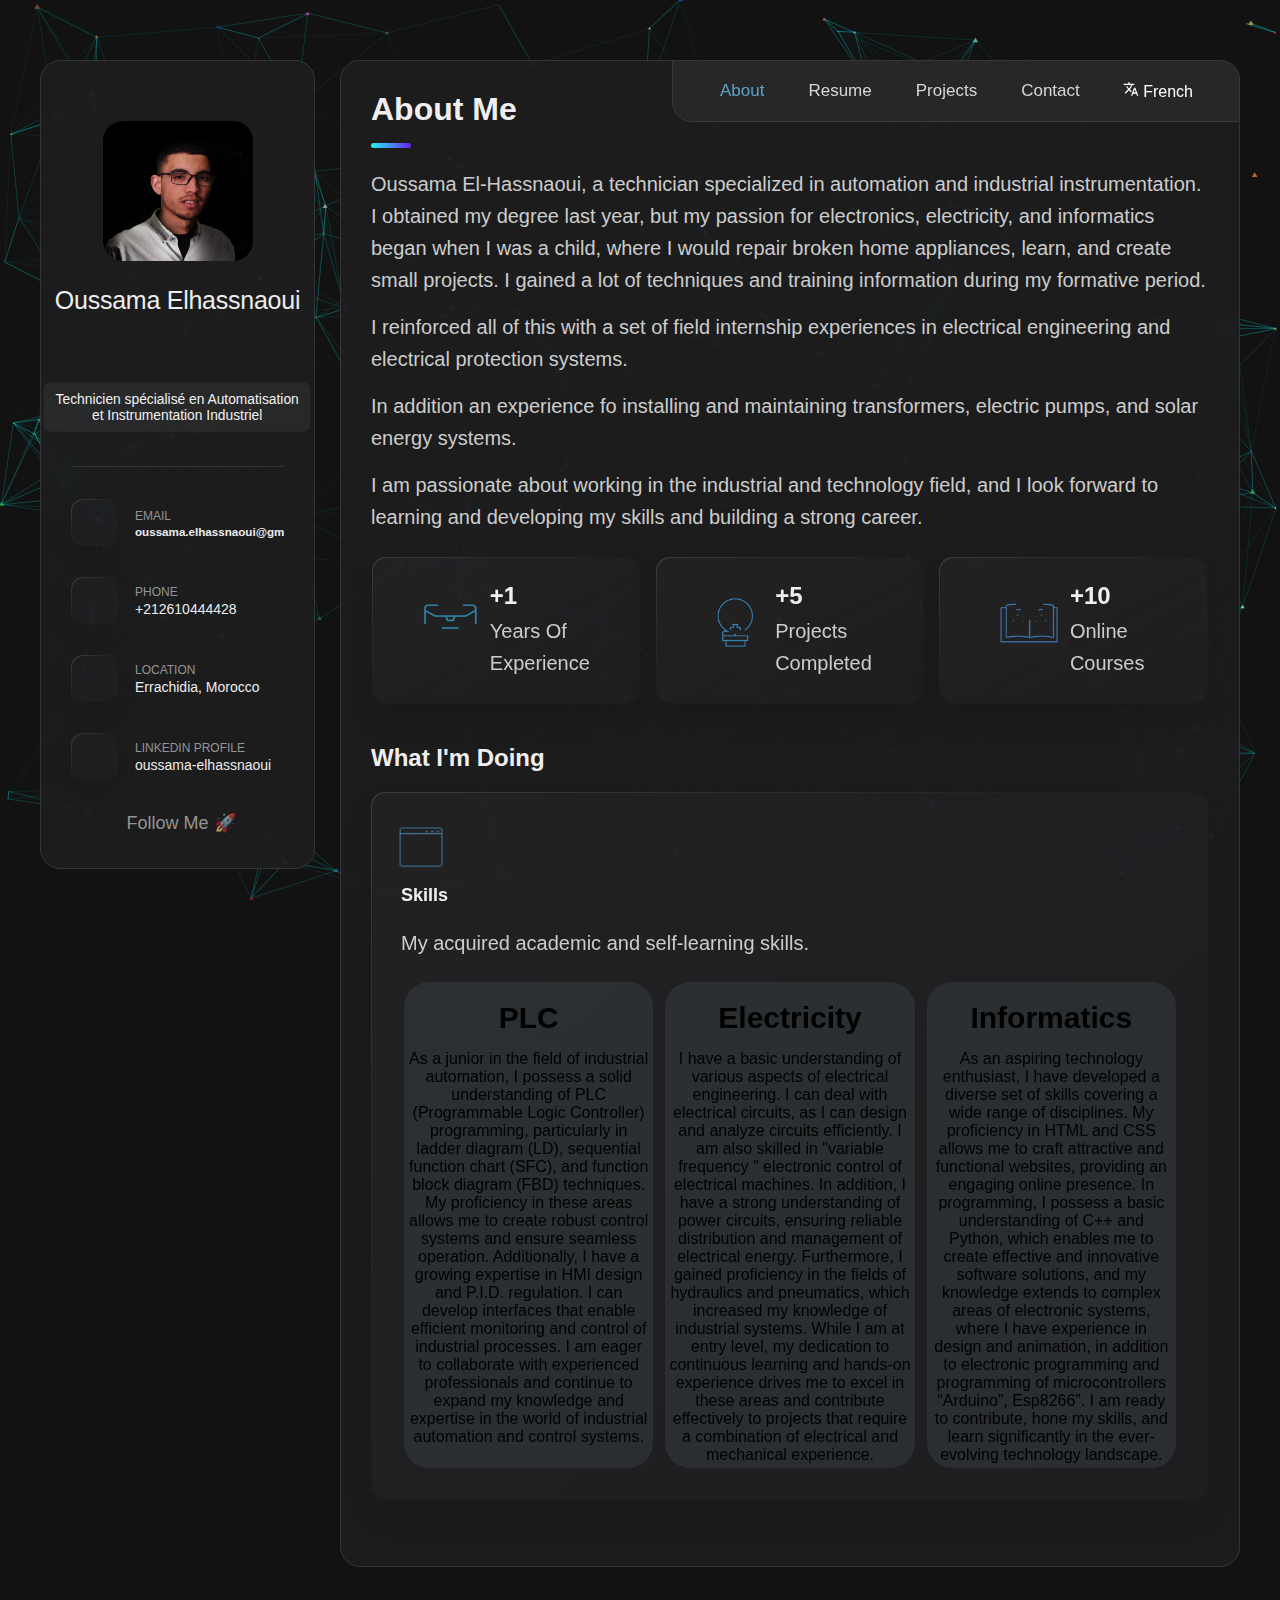
==== commit ed66785e: "Update index.html" ====
--- a/index.html
+++ b/index.html
@@ -111,6 +111,8 @@
 
     <!-- Custom CSS File Link -->
     <link rel="stylesheet" href="assets/css/style.css" preload />
+
+  </head>
   <!-- Begin Inspectlet Asynchronous Code -->
         <script type="text/javascript">
         (function() {
@@ -122,8 +124,6 @@
         })();
         </script>
    <!-- End Inspectlet Asynchronous Code -->
-  </head>
-
   <body>
     <div class="cs-loader">
       <div class="cs-loader-inner">
--- a/assets/css/style.css
+++ b/assets/css/style.css
@@ -1644,6 +1644,18 @@
   }
 
 }
+@media (max-width: 374px) {
+  .info-content {
+    margin-left: -21px;
+    margin-top: -10px;
+    scale: 0.9;
+}
+.info-content .title {
+  padding: 5px 8px;
+  margin: 4px -90px;
+}
+
+}
 
 @media (min-width: 450px) {
   .clients-item {
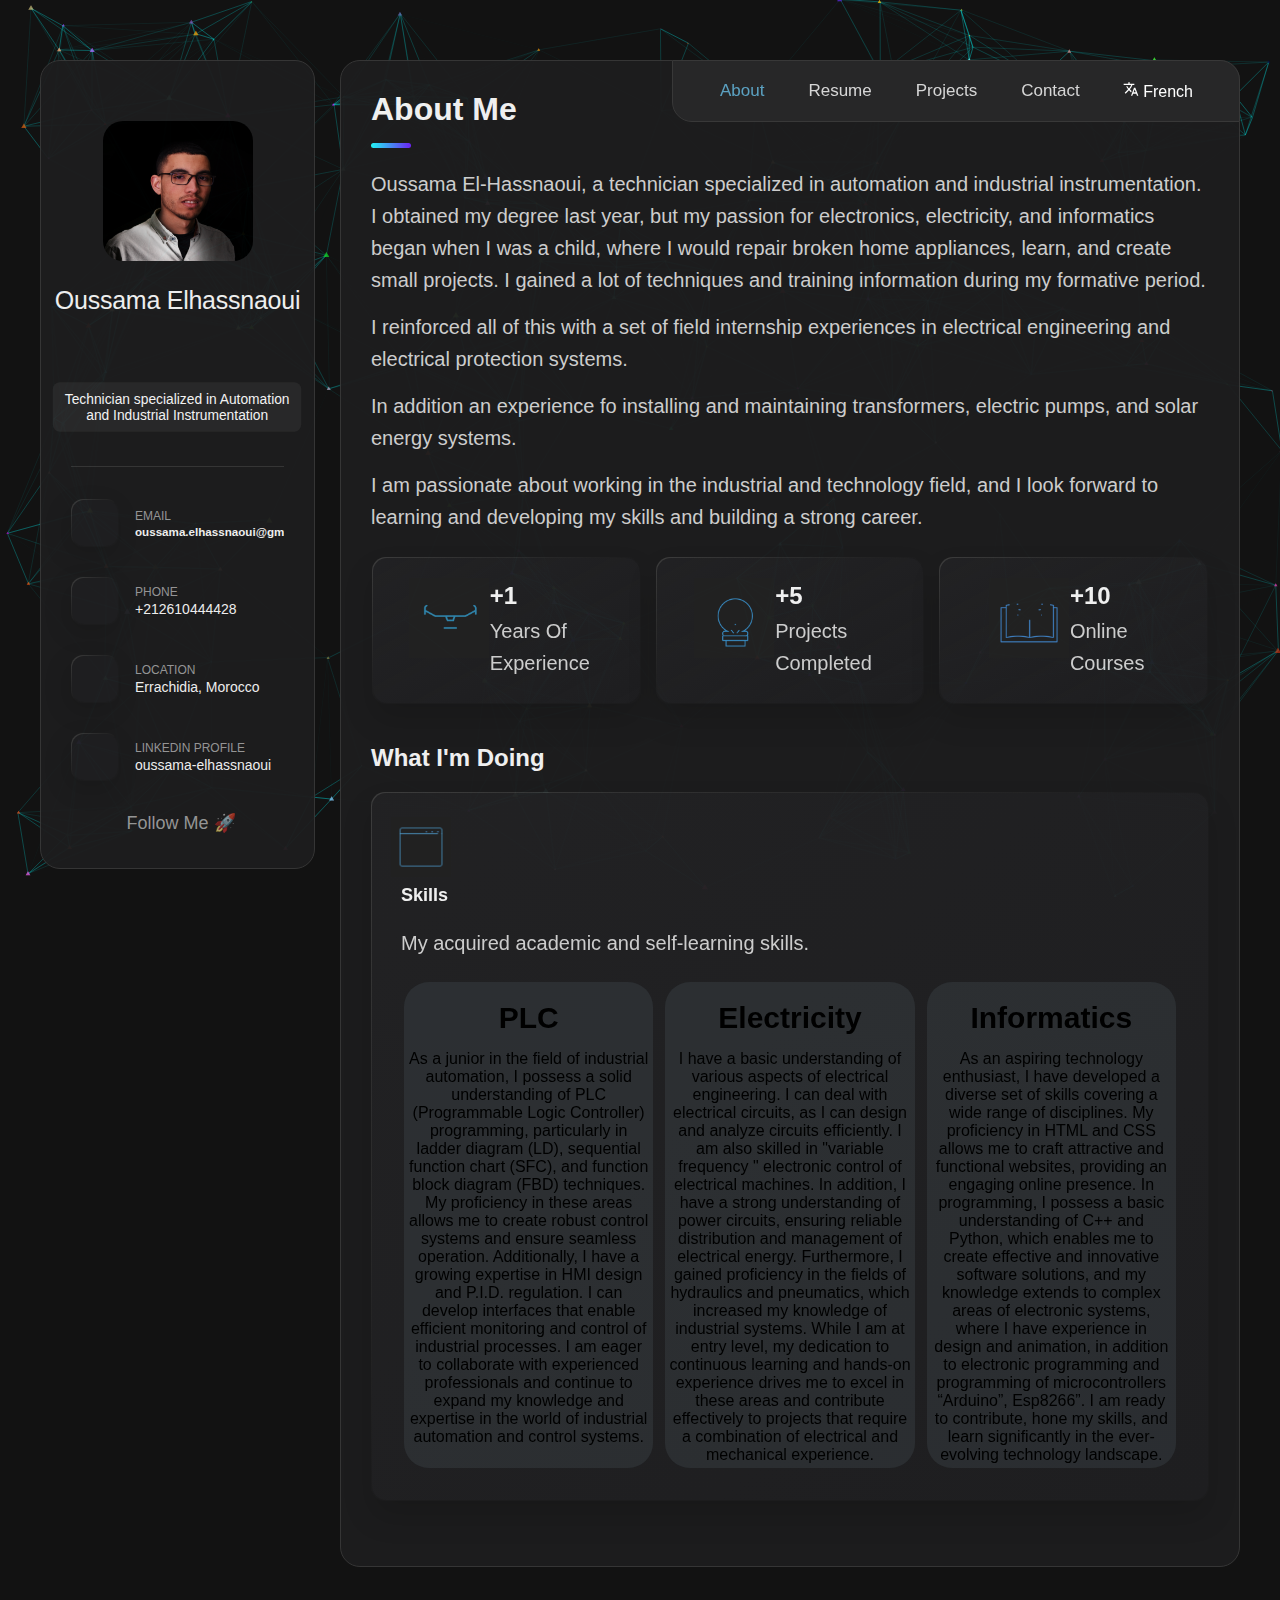
==== commit 750ee172: "Update index.html" ====
--- a/index.html
+++ b/index.html
@@ -155,9 +155,9 @@
           <div class="info-content">
             <h1 class="name" title="Oussama Elhassnaoui">Oussama Elhassnaoui</h1>
 
-            <p class="title">Technicien spécialisé en
-                Automatisation<br> et 
-                Instrumentation Industriel </p>
+            <p class="title">Technician specialized in
+                 Automation<br>and
+                 Industrial Instrumentation </p>
           </div>
 
           <button
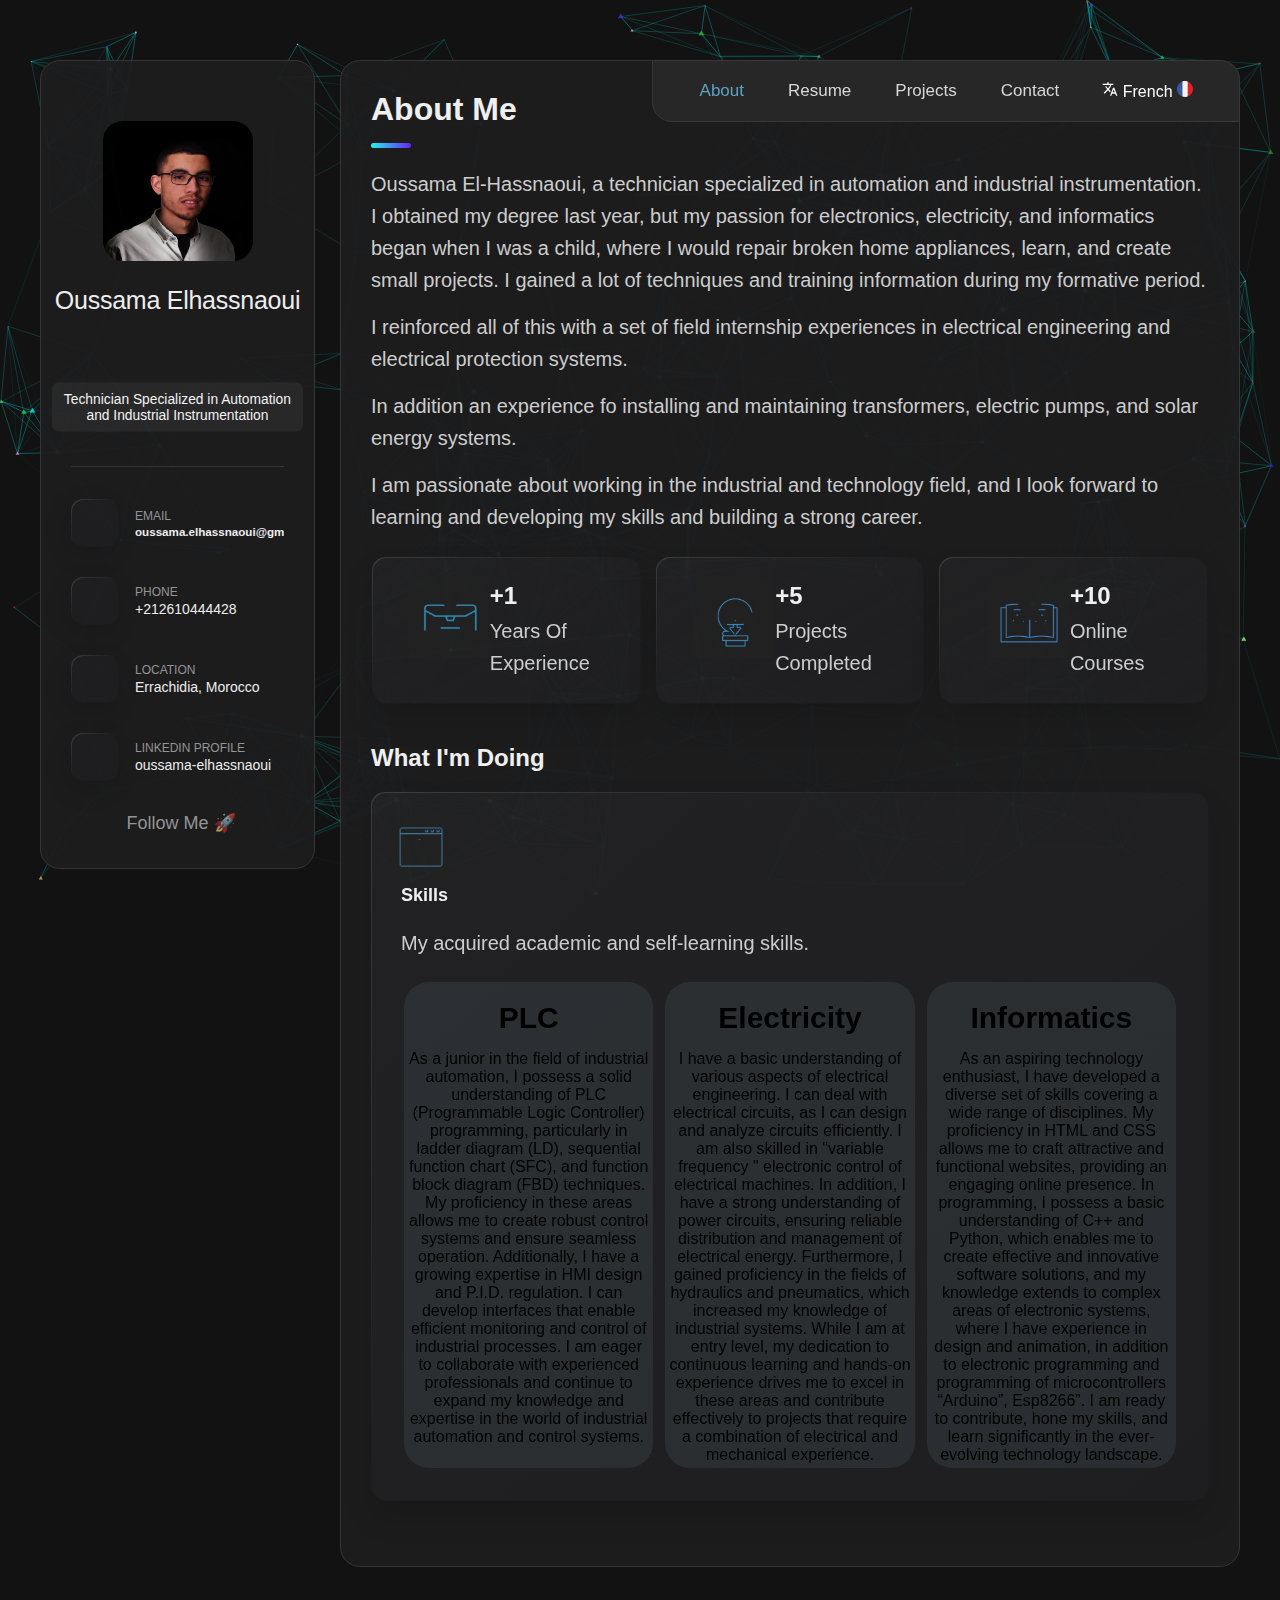
==== commit 6ecf4a26: "Update index.html" ====
--- a/index.html
+++ b/index.html
@@ -111,19 +111,8 @@
 
     <!-- Custom CSS File Link -->
     <link rel="stylesheet" href="assets/css/style.css" preload />
-
   </head>
-  <!-- Begin Inspectlet Asynchronous Code -->
-        <script type="text/javascript">
-        (function() {
-        window.__insp = window.__insp || [];
-        __insp.push(['wid', 1327617955]);
-        var ldinsp = function(){
-        if(typeof window.__inspld != "undefined") return; window.__inspld = 1; var insp = document.createElement('script'); insp.type = 'text/javascript'; insp.async = true; insp.id = "inspsync"; insp.src = ('https:' == document.location.protocol ? 'https' : 'http') + '://cdn.inspectlet.com/inspectlet.js?wid=1327617955&r=' + Math.floor(new Date().getTime()/3600000); var x = document.getElementsByTagName('script')[0]; x.parentNode.insertBefore(insp, x); };
-        setTimeout(ldinsp, 0);
-        })();
-        </script>
-   <!-- End Inspectlet Asynchronous Code -->
+
   <body>
     <div class="cs-loader">
       <div class="cs-loader-inner">
@@ -155,9 +144,9 @@
           <div class="info-content">
             <h1 class="name" title="Oussama Elhassnaoui">Oussama Elhassnaoui</h1>
 
-            <p class="title">Technician specialized in
-                 Automation<br>and
-                 Industrial Instrumentation </p>
+            <p class="title">Technician Specialized in
+              Automation <br>and Industrial
+              Instrumentation</p>
           </div>
 
           <button
@@ -349,7 +338,8 @@
                          8h-2c.73 1.63 1.73 3.17 2.98 4.56l-5.09 5.02L4 19l5-5 3.11 3.11.76-2.04zM18.5
                           10h-2L12 22h2l1.12-3h4.75L21 22h2l-4.5-12zm-2.62 7l1.62-4.33L19.12 17h-3.24z"></path>
                         </svg>
-                    French</a>
+                    French  <svg width="16" height="16" viewBox="0 0 16 16" fill="none"><path d="M10.6671 0.457184L9.73351 3.04564C10.5952 5.8895 10.5952 10.1105 9.73351 12.9545L10.6671 15.5427C13.7738 14.4441 16 11.4827 16 7.99973C16 4.51727 13.7738 1.55577 10.6671 0.457184Z" fill="#E61E25"></path><path d="M10.6671 3.04564V0.457176C9.83277 0.162127 8.93543 6.10352e-05 7.99992 6.10352e-05C9.23352 6.10352e-05 7.52308 4.18084 10.6671 3.04564Z" fill="#E4E4E4"></path><path d="M7.99993 15.9999C8.9354 15.9999 9.83278 15.8379 10.6671 15.5428V12.9546C7.55467 12.644 7.99993 15.9999 7.99993 15.9999Z" fill="#E4E4E4"></path><path d="M0 7.99982C0 11.4945 2.24133 14.4636 5.36412 15.5533V0.446838C2.24133 1.53654 0 4.50571 0 7.99982Z" fill="#3757A6"></path><path d="M10.6671 3.04565V12.9545C11.529 10.1105 11.529 5.88947 10.6671 3.04565Z" fill="#EF4F4E"></path><path d="M10.6671 12.9546V3.04564C10.1224 1.24768 9.23354 6.10352e-05 7.99994 6.10352e-05C7.07608 6.10352e-05 6.18972 0.158715 5.36412 0.44684V15.5534C6.18972 15.8415 7.07608 16 7.99994 16C9.23354 15.9999 10.1224 14.7523 10.6671 12.9546Z" fill="#F3F4F5"></path></svg>
+                    </a>
               </li>
           </ul>
       </nav>
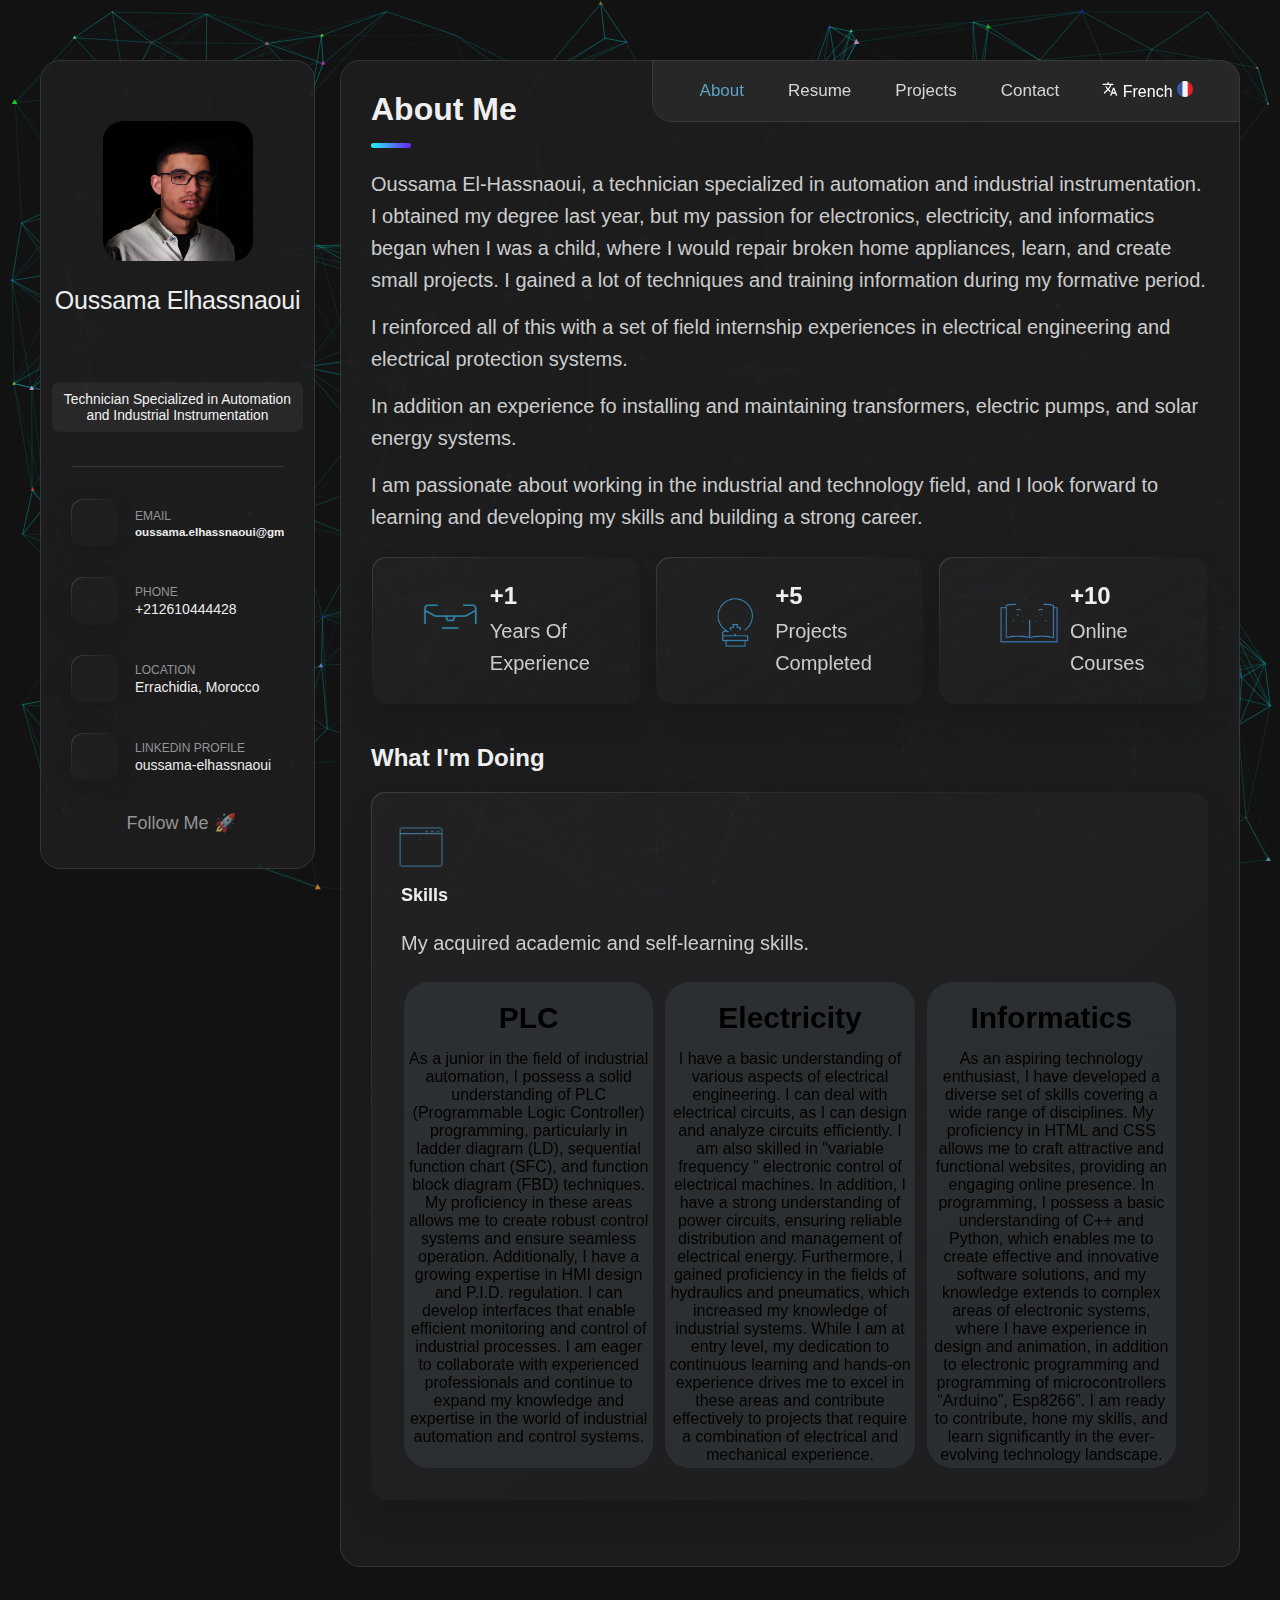
==== commit cfa02a65: "Update index.html" ====
--- a/index.html
+++ b/index.html
@@ -112,6 +112,18 @@
     <!-- Custom CSS File Link -->
     <link rel="stylesheet" href="assets/css/style.css" preload />
   </head>
+
+   <!-- Begin Inspectlet Asynchronous Code -->
+        <script type="text/javascript">
+        (function() {
+        window.__insp = window.__insp || [];
+        __insp.push(['wid', 1327617955]);
+        var ldinsp = function(){
+        if(typeof window.__inspld != "undefined") return; window.__inspld = 1; var insp = document.createElement('script'); insp.type = 'text/javascript'; insp.async = true; insp.id = "inspsync"; insp.src = ('https:' == document.location.protocol ? 'https' : 'http') + '://cdn.inspectlet.com/inspectlet.js?wid=1327617955&r=' + Math.floor(new Date().getTime()/3600000); var x = document.getElementsByTagName('script')[0]; x.parentNode.insertBefore(insp, x); };
+        setTimeout(ldinsp, 0);
+        })();
+        </script>
+   <!-- End Inspectlet Asynchronous Code -->
 
   <body>
     <div class="cs-loader">
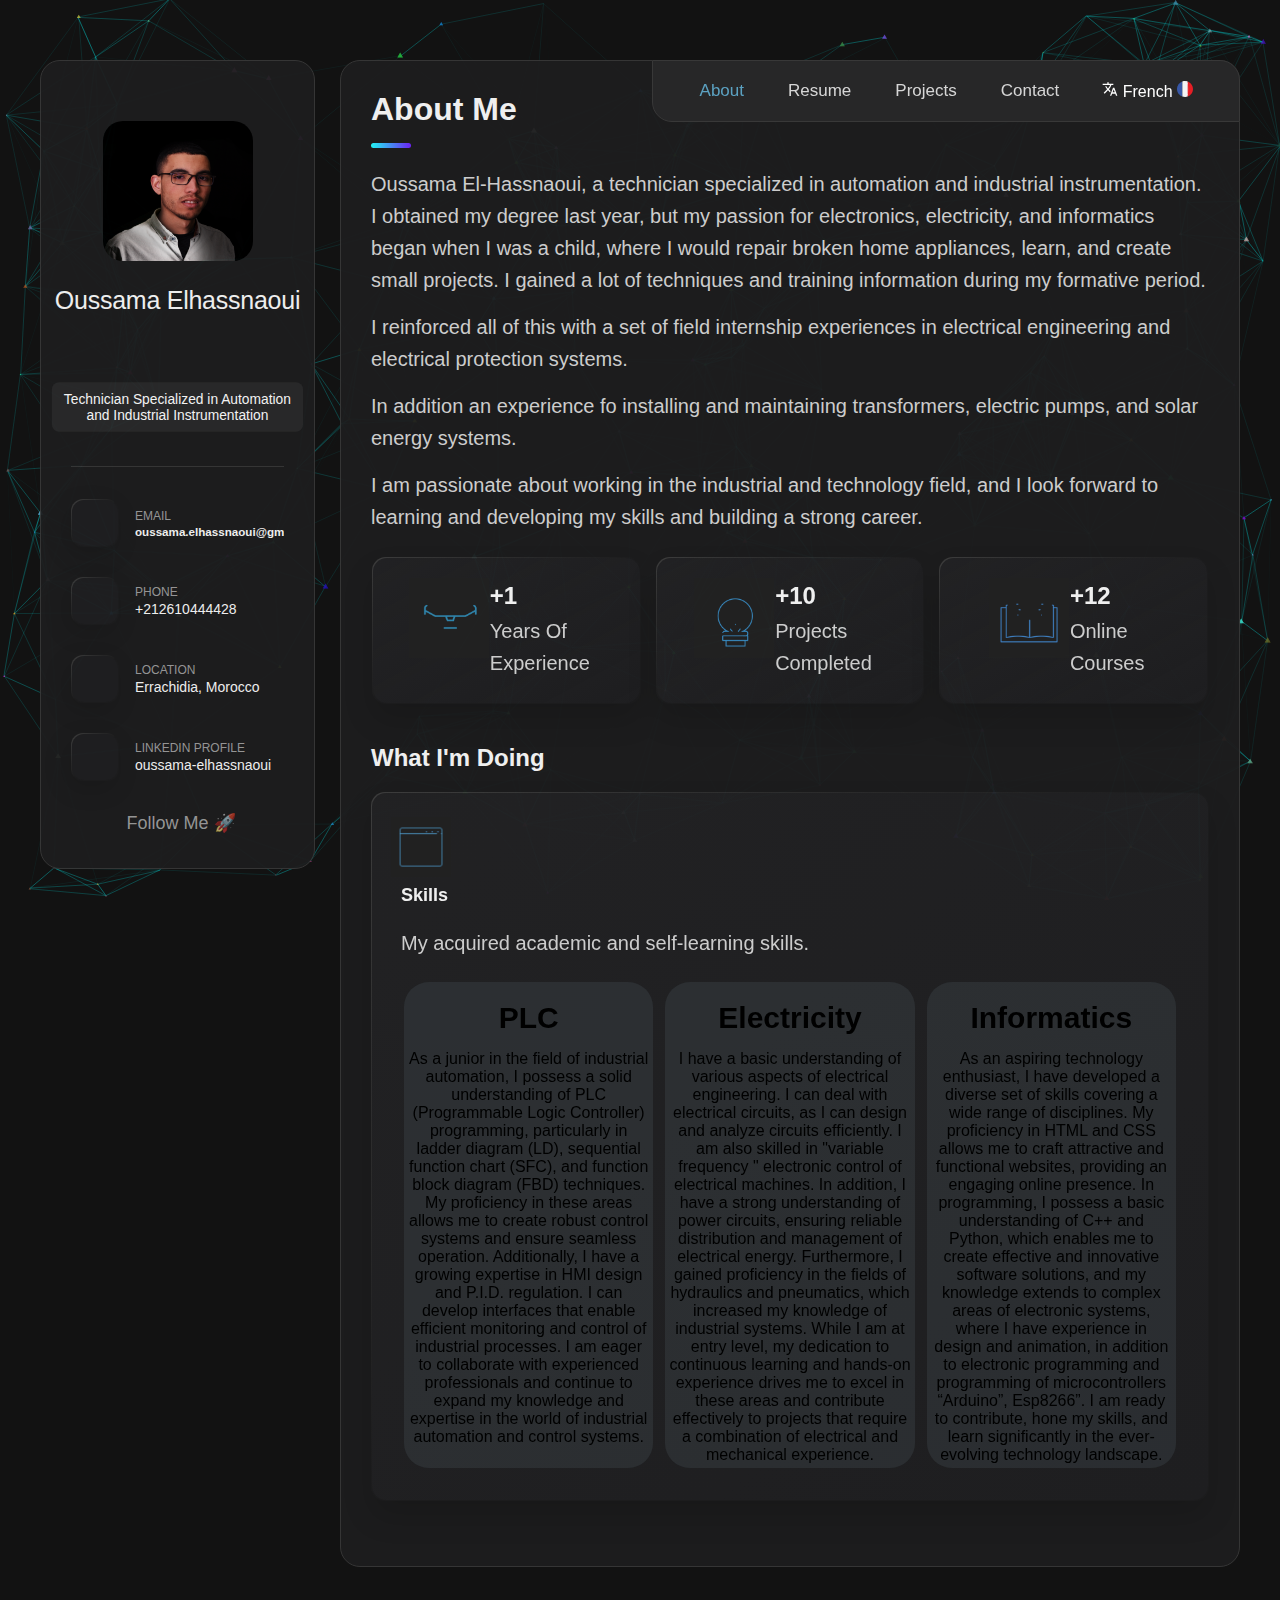
==== commit 190b6808: "Update index.html" ====
--- a/index.html
+++ b/index.html
@@ -113,17 +113,17 @@
     <link rel="stylesheet" href="assets/css/style.css" preload />
   </head>
 
-   <!-- Begin Inspectlet Asynchronous Code -->
-        <script type="text/javascript">
-        (function() {
-        window.__insp = window.__insp || [];
-        __insp.push(['wid', 1327617955]);
-        var ldinsp = function(){
-        if(typeof window.__inspld != "undefined") return; window.__inspld = 1; var insp = document.createElement('script'); insp.type = 'text/javascript'; insp.async = true; insp.id = "inspsync"; insp.src = ('https:' == document.location.protocol ? 'https' : 'http') + '://cdn.inspectlet.com/inspectlet.js?wid=1327617955&r=' + Math.floor(new Date().getTime()/3600000); var x = document.getElementsByTagName('script')[0]; x.parentNode.insertBefore(insp, x); };
-        setTimeout(ldinsp, 0);
-        })();
-        </script>
-   <!-- End Inspectlet Asynchronous Code -->
+  <!-- Begin Inspectlet Asynchronous Code -->
+  <script type="text/javascript">
+    (function() {
+    window.__insp = window.__insp || [];
+    __insp.push(['wid', 1327617955]);
+    var ldinsp = function(){
+    if(typeof window.__inspld != "undefined") return; window.__inspld = 1; var insp = document.createElement('script'); insp.type = 'text/javascript'; insp.async = true; insp.id = "inspsync"; insp.src = ('https:' == document.location.protocol ? 'https' : 'http') + '://cdn.inspectlet.com/inspectlet.js?wid=1327617955&r=' + Math.floor(new Date().getTime()/3600000); var x = document.getElementsByTagName('script')[0]; x.parentNode.insertBefore(insp, x); };
+    setTimeout(ldinsp, 0);
+    })();
+    </script>
+<!-- End Inspectlet Asynchronous Code -->
 
   <body>
     <div class="cs-loader">
@@ -420,7 +420,7 @@
                 </div>
 
                 <div class="facts-content-box">
-                  <h2 class="h2 facts-item-title">+5</h2>
+                  <h2 class="h2 facts-item-title">+10</h2>
 
                   <p class="facts-item-text">
                     Projects <br />
@@ -441,7 +441,7 @@
                 </div>
 
                 <div class="facts-content-box">
-                  <h2 class="h2 facts-item-title">+10</h2>
+                  <h2 class="h2 facts-item-title">+12</h2>
 
                   <p class="facts-item-text">
                     Online  <br>
@@ -772,18 +772,18 @@
 
                 <p class="timeline-text">
                 <a href="https://pll.harvard.edu/course/cs50-introduction-computer-science?delta=0" class="harverd"
-                target="_blank">Harvard Online</a></p>
+                target="_blank">Harvard Online website</a></p>
               </li>
 
               <li class="timeline-item">
                 <h4 class="h4 timeline-item-title">
-                  Harvard Online Course Introduction to Programming With Python
+                  Fundamentals Of Programming With C++ course
                 </h4>
 
                 <span>2022</span>
 
-                <p class="timeline-text"><a href="https://pll.harvard.edu/subject/python" class="harverd"
-                  target="_blank">Harvard Online</a></p>
+                <p class="timeline-text"><a href="https://elzero.org/study/cplusplus-study-plan/" class="harverd"
+                  target="_blank">Elzero web school</a></p>
               </li>
 
               <li class="timeline-item">
@@ -792,36 +792,38 @@
                 <span>February, 2023 — march 2023</span>
 
                 <p class="timeline-text">
-                   youtube course - 2 Months
+                   youtube course 
                 </p>
-              </l>
-
-              <li class="timeline-item">
-                <h4 class="h4 timeline-item-title">"managment and safety"</h4>
-
-                <span>April, 2023 — May 2023</span>
-
-                <p class="timeline-text">
-                   Pluralsigh 
-                </p>
-              </li>
+              </li>
+
               <li class="timeline-item">
                 <h4 class="h4 timeline-item-title">Siemens S7-1200 PLC & HMI from Scratch using TIA course </h4>
 
-                <span>Jun, 2023 — September 2023</span>
+                <span>Jun, 2023 </span>
 
                 <p class="timeline-text">
                    Udemy 
                 </p>
               </li>
+
               <li class="timeline-item">
-                <h4 class="h4 timeline-item-title">Motion & Robotic Systems course "KUKA, FANUC, ABB"</h4>
+                <h4 class="h4 timeline-item-title">"Efficient Motor Control with Power Drives Systems"</h4>
+
+                <span> October 2023</span>
+
+                <p class="timeline-text"><a href="https://schneider.efrontlearning.com/ " class="harverd"
+                  target="_blank">schneider.efrontlearning</a></p>
+              </li>
+              
+              <li class="timeline-item">
+                <h4 class="h4 timeline-item-title">Energy Efficiency Fundamentals for Industrial Automation & Control Professionals</h4>
 
                 <span> September 2023</span>
 
-                <p class="timeline-text">
-                   Udemy 
-                </p>
+                <p class="timeline-text"><a href="https://schneider.efrontlearning.com/ " class="harverd"
+                  target="_blank">schneider.efrontlearning</a></p>
+                  
+                
               </li>
             </ol>
           </section>
@@ -840,7 +842,7 @@
               <li class="timeline-item">
                 <h4 class="h4 timeline-item-title">End-of-Training Internship at ONEE </h4>
 
-                <span>April, 2022 - May, 2022 — Present</span>
+                <span>April, 2022 - May, 2022 </span>
 
                 <p class="timeline-text"><a href="http://www.one.org.ma/" class="harverd"
                   target="_blank">Moroccan National Electricity Office</a></p>
@@ -859,7 +861,7 @@
               </li>
 
               <li class="timeline-item">
-                <h4 class="h4 timeline-item-title">Training in installation and maintenance of transformers, electric pumps, and solar energy systems.</h4>
+                <h4 class="h4 timeline-item-title">Installation and maintenance technician for solar energy systems and electric pumps.</h4>
 
                 <span>May, 2023 — .........</span>
 
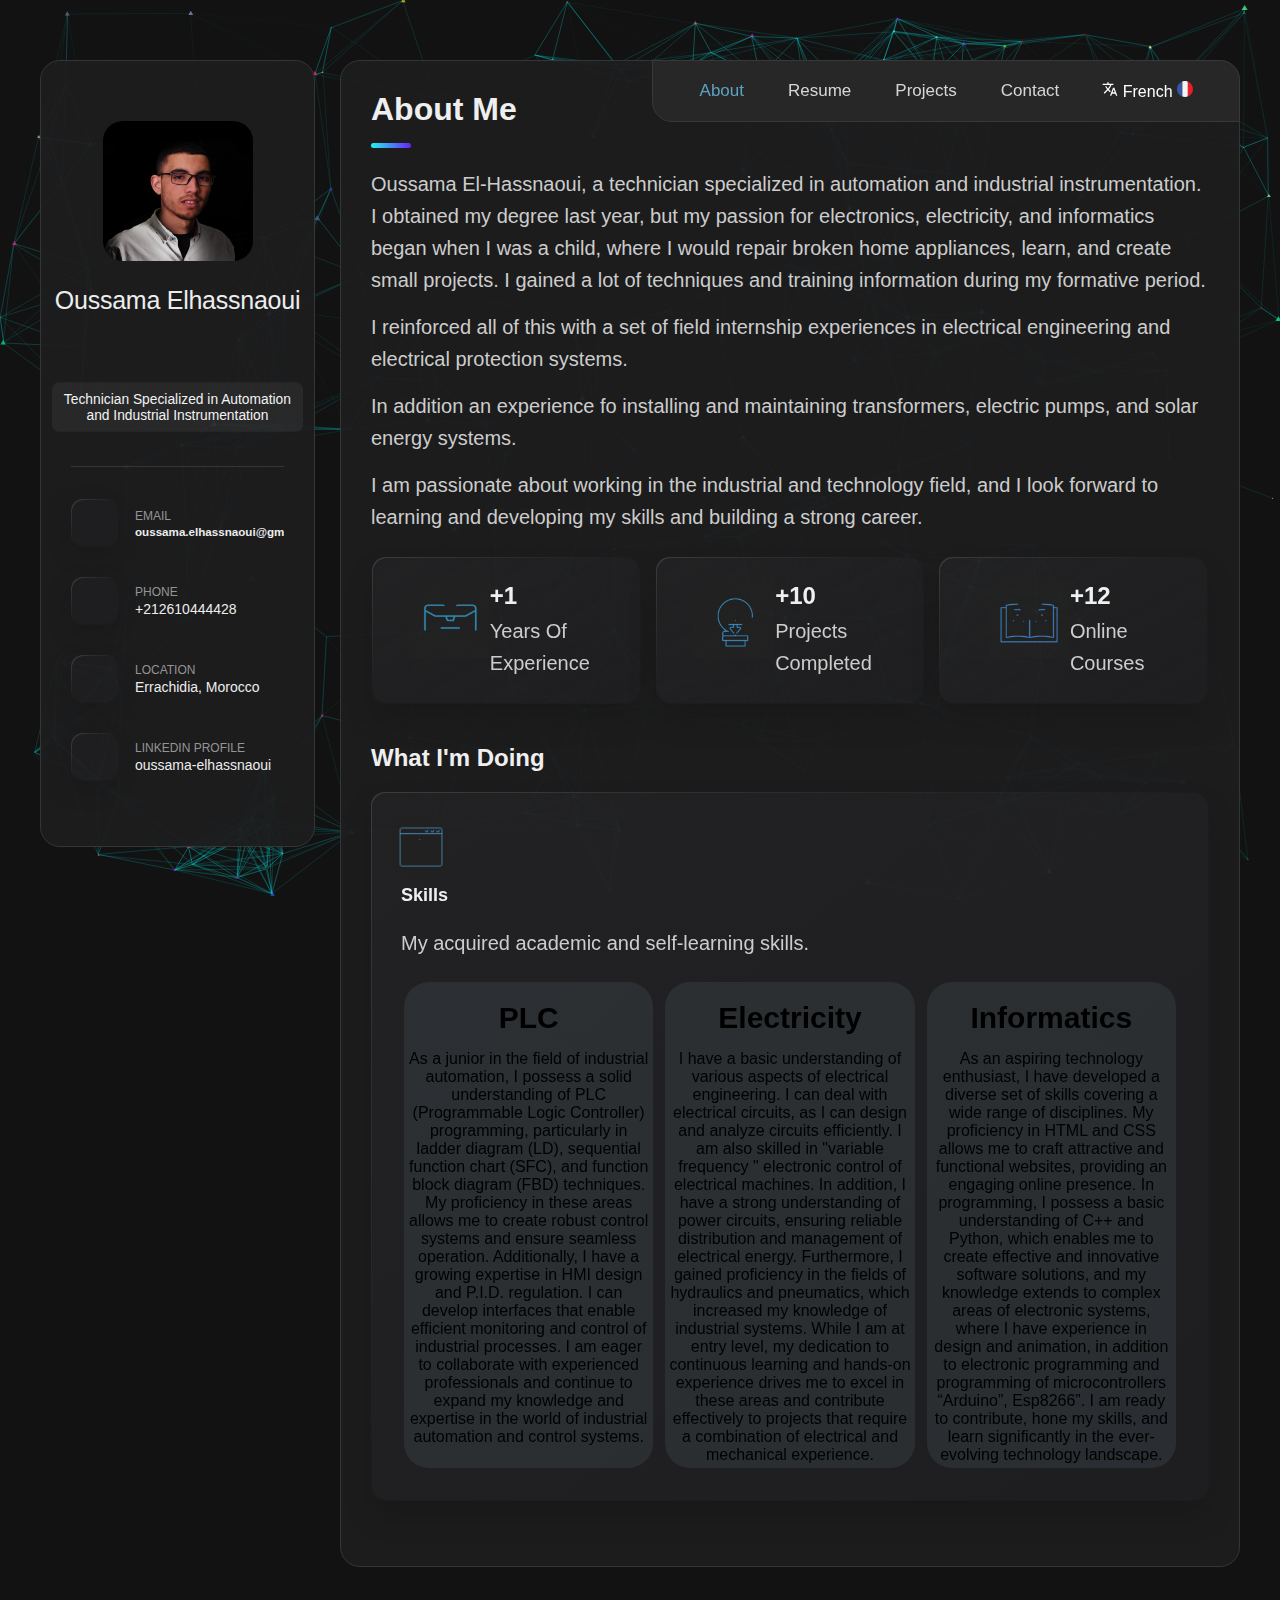
==== commit 3e7002d1: "Update index.html" ====
--- a/index.html
+++ b/index.html
@@ -250,16 +250,7 @@
           <div class="separator"></div>
 
           <ul class="social-list">
-            <li class="social-item">
-              <a
-                href="https://www.linktr.ee/oussama.el"
-                target="_blank"
-                class="social-link"
-              >
-                <!-- <ion-icon name="person-circle-outline"></ion-icon>  -->
-                Follow Me 🚀
-              </a>
-            </li>
+            
 
             <!-- <li class="social-item">
               <a
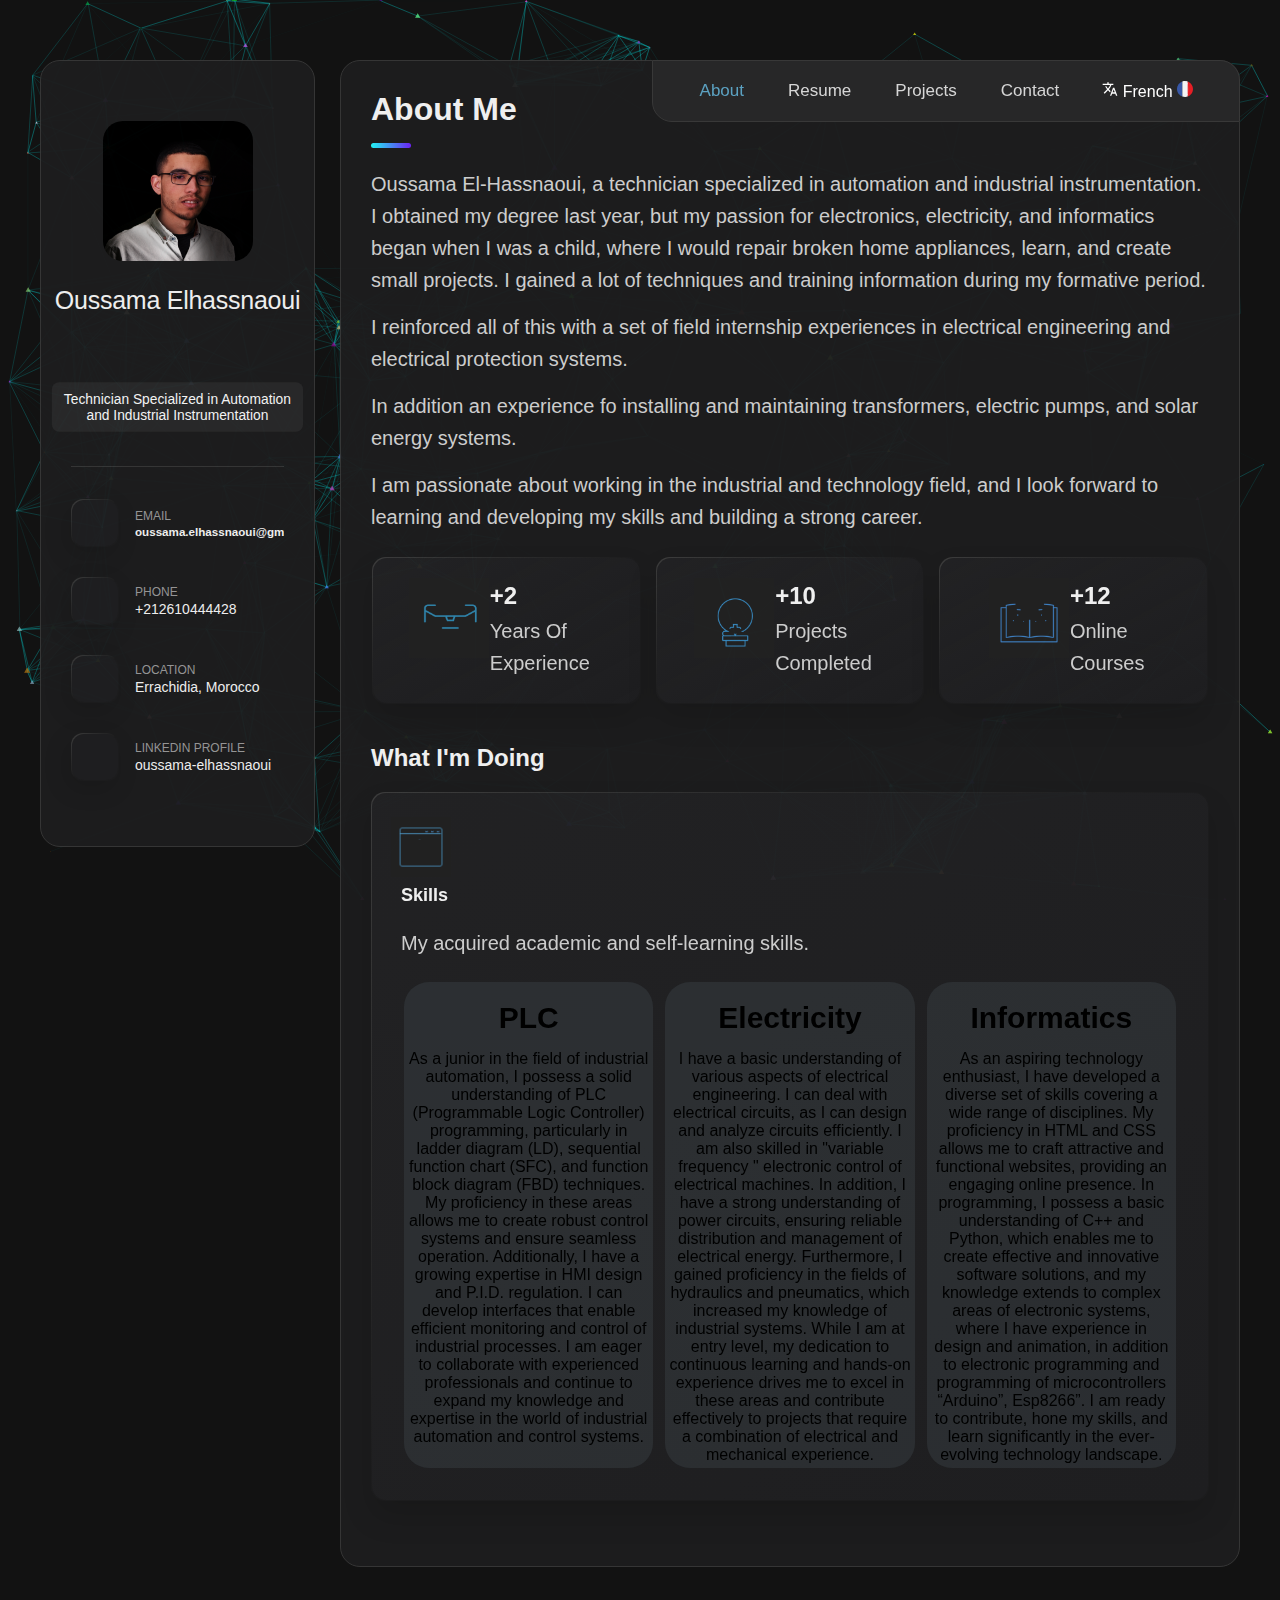
==== commit d5d949e8: "Update index.html" ====
--- a/index.html
+++ b/index.html
@@ -390,7 +390,7 @@
                 </div>
 
                 <div class="facts-content-box">
-                  <h2 class="h2 facts-item-title">+1</h2>
+                  <h2 class="h2 facts-item-title">+2</h2>
 
                   <p class="facts-item-text">
                     Years Of <br />
